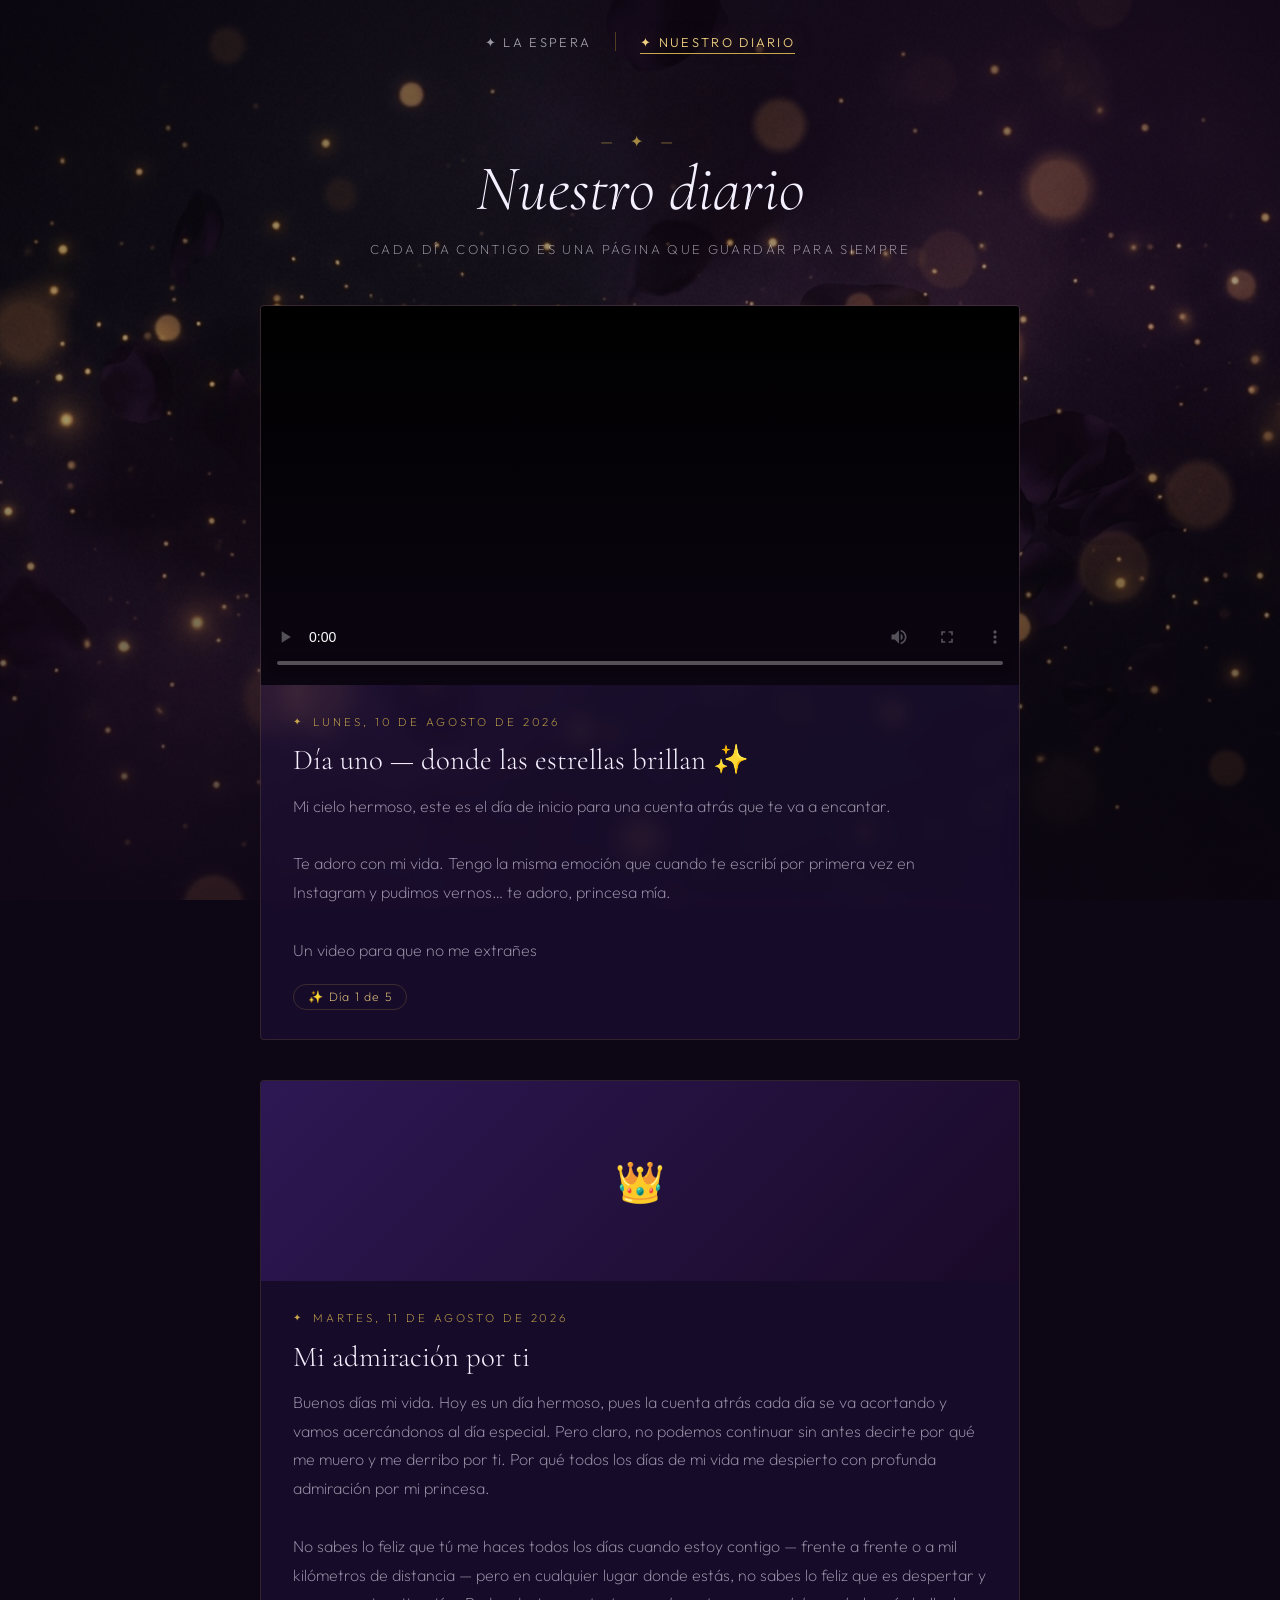
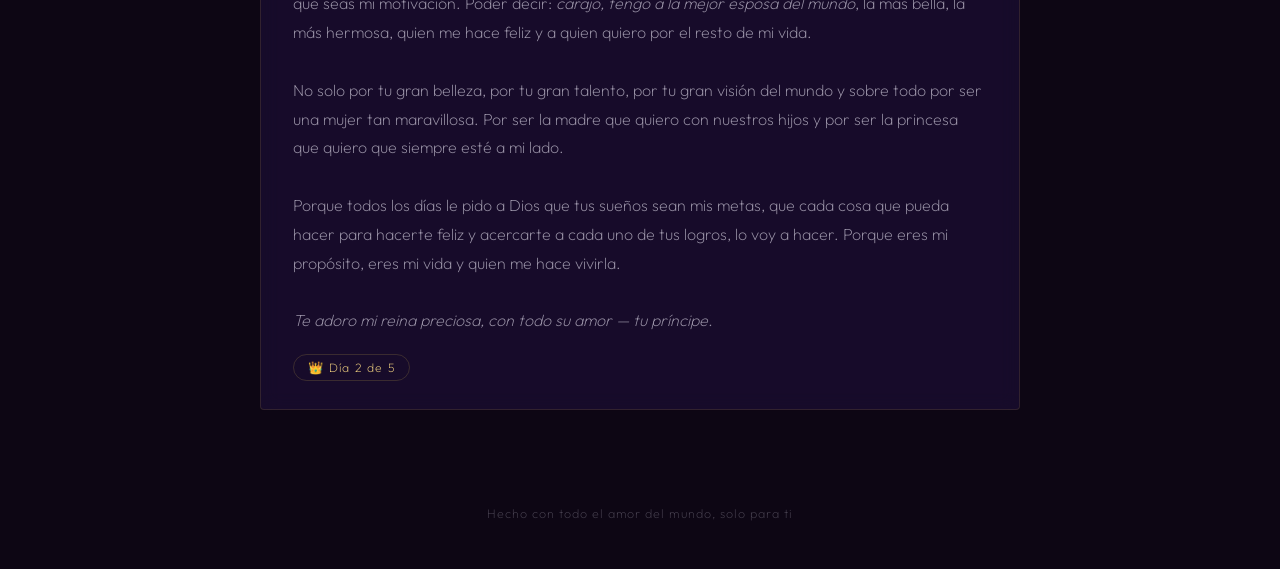
==== sorpresa/diario.html @ 7da4e430 "feat: agregar carta del dia 2 - Mi admiracion por ti" ====
<!DOCTYPE html>
<html lang="es">
<head>
  <meta charset="UTF-8" />
  <meta name="viewport" content="width=device-width, initial-scale=1.0" />
  <title>Nuestro diario ✦</title>
  <meta name="description" content="Día a día, contigo." />
  <link rel="preconnect" href="https://fonts.googleapis.com" />
  <link rel="preconnect" href="https://fonts.gstatic.com" crossorigin />
  <link href="https://fonts.googleapis.com/css2?family=Cormorant+Garamond:ital,wght@0,300;0,400;1,300;1,400&family=Outfit:wght@200;300;400&display=swap" rel="stylesheet" />
  <link rel="stylesheet" href="styles.css" />
</head>
<body>

  <canvas id="particles-canvas"></canvas>
  <div class="bg-overlay"></div>

  <main class="main-wrapper">

    <!-- Nav -->
    <nav class="top-nav" aria-label="Navegación principal">
      <a href="index.html" class="nav-link" id="nav-countdown">✦ La espera</a>
      <div class="nav-divider"></div>
      <a href="diario.html" class="nav-link active" id="nav-diary">✦ Nuestro diario</a>
    </nav>

    <!-- Header del diario -->
    <header class="diary-header">
      <div class="ornament">— ✦ —</div>
      <h1 class="diary-title">Nuestro diario</h1>
      <p class="diary-subtitle">Cada día contigo es una página que guardar para siempre</p>
    </header>

    <!-- ====================================================
         ENTRADAS DEL DIARIO
         ====================================================
         Para añadir una entrada nueva:
         1. Copia el bloque <article class="diary-entry">...</article>
         2. Cambia la fecha, el título, el texto y la imagen.
         3. Para añadir fotos: pon las imágenes en la carpeta
            assets/ y referéncialas con src="assets/tu-foto.jpg"

         Las entradas más recientes van ARRIBA (primera del listado).
         ==================================================== -->
    <section class="diary-feed" aria-label="Entradas del diario">

      <!-- ════════════════════════════════════
           ENTRADA 1 — Lunes 10 de agosto
           ════════════════════════════════════ -->
      <article class="diary-entry" id="entry-2026-08-10" aria-label="Entrada 10 de agosto">

        <!-- VIDEO DEL DÍA 1 -->
        <div class="diary-entry-video-wrap">
          <video
            id="video-dia1"
            class="diary-entry-video"
            controls
            playsinline
            preload="metadata"
            poster="assets/poster-dia1.jpg"
          >
            <source src="assets/video-dia1.mp4" type="video/mp4" />
            <source src="assets/video-dia1.MOV" type="video/quicktime" />
            Tu navegador no soporta vídeo HTML5.
          </video>
        </div>

        <div class="diary-entry-body">
          <div class="diary-entry-date">Lunes, 10 de agosto de 2026</div>

          <h2 class="diary-entry-title">Día uno — donde las estrellas brillan ✨</h2>

          <p class="diary-entry-text">
            Mi cielo hermoso, este es el día de inicio para una cuenta atrás que te va a encantar.<br/><br/>
            Te adoro con mi vida. Tengo la misma emoción que cuando te escribí por primera vez en Instagram
            y pudimos vernos… te adoro, princesa mía.<br/><br/>
            Un video para que no me extrañes
          </p>

          <span class="diary-entry-tag">✨ Día 1 de 5</span>
        </div>
      </article>


      <!-- ════════════════════════════════════
           ENTRADA 2 — Martes 11 de agosto
           ════════════════════════════════════ -->
      <article class="diary-entry" id="entry-2026-08-11">

        <!-- Puedes cambiar esto por un video o foto:
             <video class="diary-entry-video" controls playsinline src="assets/video-dia2.MOV"></video>
             <img src="assets/foto-11ago.jpg" alt="Martes 11 de agosto" class="diary-entry-img" loading="lazy" />
        -->
        <div class="diary-entry-img-placeholder" role="img" aria-label="Día 2">
          👑
        </div>

        <div class="diary-entry-body">
          <div class="diary-entry-date">Martes, 11 de agosto de 2026</div>

          <h2 class="diary-entry-title">Mi admiración por ti</h2>

          <p class="diary-entry-text">
            Buenos días mi vida. Hoy es un día hermoso, pues la cuenta atrás cada día se va acortando
            y vamos acercándonos al día especial. Pero claro, no podemos continuar sin antes decirte
            por qué me muero y me derribo por ti. Por qué todos los días de mi vida me despierto
            con profunda admiración por mi princesa.<br/><br/>

            No sabes lo feliz que tú me haces todos los días cuando estoy contigo — frente a frente
            o a mil kilómetros de distancia — pero en cualquier lugar donde estás, no sabes lo feliz
            que es despertar y que seas mi motivación. Poder decir: <em>carajo, tengo a la mejor
            esposa del mundo</em>, la más bella, la más hermosa, quien me hace feliz y a quien quiero
            por el resto de mi vida.<br/><br/>

            No solo por tu gran belleza, por tu gran talento, por tu gran visión del mundo y sobre todo
            por ser una mujer tan maravillosa. Por ser la madre que quiero con nuestros hijos y por ser
            la princesa que quiero que siempre esté a mi lado.<br/><br/>

            Porque todos los días le pido a Dios que tus sueños sean mis metas, que cada cosa que pueda
            hacer para hacerte feliz y acercarte a cada uno de tus logros, lo voy a hacer. Porque eres
            mi propósito, eres mi vida y quien me hace vivirla.<br/><br/>

            <em>Te adoro mi reina preciosa, con todo su amor — tu príncipe.</em>
          </p>

          <span class="diary-entry-tag">👑 Día 2 de 5</span>
        </div>
      </article>




      <!-- ════════════════════════════════════
           ENTRADA 3 — Miércoles 12 de agosto
           ════════════════════════════════════ -->
      <!--
      <article class="diary-entry" id="entry-2026-08-12">
        <img src="assets/foto-12ago.jpg" alt="Miércoles 12 de agosto" class="diary-entry-img" loading="lazy" />
        <div class="diary-entry-body">
          <div class="diary-entry-date">Miércoles, 12 de agosto de 2026</div>
          <h2 class="diary-entry-title">Tercer día</h2>
          <p class="diary-entry-text">
            ✏️  Tu mensaje aquí...
          </p>
          <span class="diary-entry-tag">🖤 Día 3 de 4</span>
        </div>
      </article>
      -->


      <!-- ════════════════════════════════════
           ENTRADA 4 — Jueves 13 de agosto
           ════════════════════════════════════ -->
      <!--
      <article class="diary-entry" id="entry-2026-08-13">
        <img src="assets/foto-13ago.jpg" alt="Jueves 13 de agosto" class="diary-entry-img" loading="lazy" />
        <div class="diary-entry-body">
          <div class="diary-entry-date">Jueves, 13 de agosto de 2026</div>
          <h2 class="diary-entry-title">Mañana es el día...</h2>
          <p class="diary-entry-text">
            ✏️  Tu mensaje aquí...
          </p>
          <span class="diary-entry-tag">✨ Mañana lo es todo</span>
        </div>
      </article>
      -->


      <!-- ════════════════════════════════════
           ENTRADA ESPECIAL — Sábado 14
           ════════════════════════════════════ -->
      <!--
      <article class="diary-entry" id="entry-2026-08-15" style="border-color: rgba(201,168,76,0.5);">
        <img src="assets/foto-15ago.jpg" alt="El gran día" class="diary-entry-img" loading="lazy" />
        <div class="diary-entry-body">
          <div class="diary-entry-date">Sábado, 15 de agosto de 2026</div>
          <h2 class="diary-entry-title">🎉 ¡Hoy es el día!</h2>
          <p class="diary-entry-text">
            ✏️  Tu mensaje especial aquí...
          </p>
          <span class="diary-entry-tag">✦ El día más especial</span>
        </div>
      </article>
      -->

    </section>

    <footer class="footer" role="contentinfo">
      <p class="footer-text">Hecho con todo el amor del mundo, solo para ti</p>
    </footer>

  </main>

  <script src="particles.js"></script>
</body>
</html>
---- sorpresa/styles.css ----
/* =====================================================
   SORPRESA — Estilos globales
   Dark romantic + golden particles aesthetic
   ===================================================== */

/* ---- Reset & Base ---- */
*, *::before, *::after { box-sizing: border-box; margin: 0; padding: 0; }

:root {
  --gold:        #c9a84c;
  --gold-light:  #f0d080;
  --gold-dim:    #7a5f28;
  --purple-deep: #0d0614;
  --purple-mid:  #1a0a28;
  --purple-soft: #2d1854;
  --white-soft:  #f5f0ff;
  --white-dim:   rgba(245, 240, 255, 0.6);
  --white-ghost: rgba(245, 240, 255, 0.25);

  --font-serif: 'Cormorant Garamond', serif;
  --font-sans:  'Outfit', sans-serif;

  --transition-smooth: 0.4s cubic-bezier(0.25, 0.46, 0.45, 0.94);
}

html { scroll-behavior: smooth; }

body {
  min-height: 100dvh;
  background-color: var(--purple-deep);
  color: var(--white-soft);
  font-family: var(--font-sans);
  font-weight: 200;
  overflow-x: hidden;
  position: relative;
}

/* ---- Canvas partículas ---- */
#particles-canvas {
  position: fixed;
  inset: 0;
  z-index: 0;
  pointer-events: none;
}

/* ---- Fondo imagen ---- */
.bg-overlay {
  position: fixed;
  inset: 0;
  z-index: 0;
  background:
    linear-gradient(to bottom,
      rgba(13, 6, 20, 0.55) 0%,
      rgba(13, 6, 20, 0.35) 40%,
      rgba(13, 6, 20, 0.75) 100%),
    url('assets/bg.jpg') center center / cover no-repeat;
  pointer-events: none;
}

/* ---- Wrapper principal ---- */
.main-wrapper {
  position: relative;
  z-index: 10;
  display: flex;
  flex-direction: column;
  align-items: center;
  min-height: 100dvh;
  padding: 0 1.5rem 3rem;
}

/* ===================== NAV ===================== */
.top-nav {
  display: flex;
  align-items: center;
  gap: 1.5rem;
  padding: 2rem 0 0;
  margin-bottom: 3rem;
}

.nav-link {
  font-family: var(--font-sans);
  font-weight: 300;
  font-size: 0.8rem;
  letter-spacing: 0.18em;
  text-transform: uppercase;
  color: var(--white-dim);
  text-decoration: none;
  transition: color var(--transition-smooth), text-shadow var(--transition-smooth);
  position: relative;
}

.nav-link::after {
  content: '';
  position: absolute;
  bottom: -4px;
  left: 0;
  width: 0;
  height: 1px;
  background: var(--gold);
  transition: width var(--transition-smooth);
}

.nav-link:hover,
.nav-link.active {
  color: var(--gold-light);
  text-shadow: 0 0 20px rgba(201, 168, 76, 0.5);
}

.nav-link:hover::after,
.nav-link.active::after { width: 100%; }

.nav-divider {
  width: 1px;
  height: 1.2rem;
  background: var(--gold-dim);
  opacity: 0.6;
}

/* ===================== COUNTDOWN SECTION ===================== */
.countdown-section {
  flex: 1;
  display: flex;
  flex-direction: column;
  align-items: center;
  justify-content: center;
  text-align: center;
  gap: 2rem;
  padding: 1rem 0;
  animation: fadeInUp 1.2s ease-out both;
}

@keyframes fadeInUp {
  from { opacity: 0; transform: translateY(32px); }
  to   { opacity: 1; transform: translateY(0); }
}

/* Ornamento decorativo */
.ornament {
  font-size: 1rem;
  color: var(--gold);
  letter-spacing: 0.4em;
  opacity: 0.8;
  animation: pulse-glow 4s ease-in-out infinite;
}

@keyframes pulse-glow {
  0%, 100% { text-shadow: 0 0 10px rgba(201,168,76,0.3); opacity: 0.8; }
  50%       { text-shadow: 0 0 30px rgba(201,168,76,0.8); opacity: 1; }
}

/* Título principal */
.main-title {
  font-family: var(--font-serif);
  font-weight: 300;
  font-style: italic;
}

.title-pretext {
  display: block;
  font-size: clamp(1.4rem, 4vw, 2.2rem);
  color: var(--white-dim);
  letter-spacing: 0.05em;
}

/* ---- Grid del contador ---- */
.countdown-grid {
  display: flex;
  align-items: center;
  gap: 0.5rem;
  flex-wrap: wrap;
  justify-content: center;
}

.time-unit {
  display: flex;
  flex-direction: column;
  align-items: center;
  gap: 0.4rem;
  min-width: 100px;
}

.time-number {
  font-family: var(--font-serif);
  font-size: clamp(3.5rem, 12vw, 7rem);
  font-weight: 300;
  line-height: 1;
  color: var(--gold-light);
  text-shadow:
    0 0 30px rgba(201, 168, 76, 0.6),
    0 0 60px rgba(201, 168, 76, 0.25);
  transition: transform 0.15s ease, text-shadow 0.3s ease;
  display: block;
}

.time-unit:hover .time-number {
  transform: scale(1.04);
  text-shadow:
    0 0 40px rgba(201, 168, 76, 0.9),
    0 0 80px rgba(201, 168, 76, 0.5);
}

/* Animación de cambio de número */
.time-number.flip {
  animation: flip-number 0.35s ease-out;
}

@keyframes flip-number {
  0%   { transform: translateY(-8px); opacity: 0.5; }
  100% { transform: translateY(0);    opacity: 1; }
}

.time-label {
  font-size: 0.72rem;
  letter-spacing: 0.22em;
  text-transform: uppercase;
  color: var(--white-dim);
  font-weight: 300;
}

.time-separator {
  font-family: var(--font-serif);
  font-size: clamp(2.5rem, 8vw, 5rem);
  color: var(--gold-dim);
  line-height: 1;
  margin-bottom: 1.6rem;
  opacity: 0.6;
  animation: blink-sep 2s ease-in-out infinite;
}

@keyframes blink-sep {
  0%, 100% { opacity: 0.6; }
  50%       { opacity: 0.2; }
}

/* Subtítulo */
.subtitle {
  font-family: var(--font-serif);
  font-style: italic;
  font-size: clamp(1rem, 3vw, 1.35rem);
  color: var(--white-dim);
  max-width: 460px;
  line-height: 1.7;
}

/* Fecha destino */
.target-date {
  display: flex;
  align-items: center;
  gap: 1rem;
  padding: 1rem 2.5rem;
  border: 1px solid rgba(201, 168, 76, 0.2);
  border-radius: 2px;
  background: rgba(201, 168, 76, 0.04);
  backdrop-filter: blur(8px);
  animation: border-glow 5s ease-in-out infinite;
}

@keyframes border-glow {
  0%, 100% { border-color: rgba(201,168,76,0.2); box-shadow: none; }
  50%       { border-color: rgba(201,168,76,0.5); box-shadow: 0 0 30px rgba(201,168,76,0.15); }
}

.date-label {
  font-family: var(--font-sans);
  font-size: 0.75rem;
  letter-spacing: 0.25em;
  text-transform: uppercase;
  color: var(--white-dim);
  font-weight: 300;
}

.date-number {
  font-family: var(--font-serif);
  font-size: 2.4rem;
  font-weight: 300;
  color: var(--gold);
  text-shadow: 0 0 20px rgba(201, 168, 76, 0.5);
  line-height: 1;
}

/* ---- CTA button ---- */
.cta-btn {
  display: inline-flex;
  align-items: center;
  gap: 0.8rem;
  padding: 0.9rem 2.4rem;
  border: 1px solid var(--gold-dim);
  border-radius: 2px;
  color: var(--gold-light);
  text-decoration: none;
  font-size: 0.8rem;
  letter-spacing: 0.2em;
  text-transform: uppercase;
  font-weight: 300;
  background: transparent;
  transition: all var(--transition-smooth);
  position: relative;
  overflow: hidden;
}

.cta-btn::before {
  content: '';
  position: absolute;
  inset: 0;
  background: linear-gradient(135deg, rgba(201,168,76,0.15), transparent);
  opacity: 0;
  transition: opacity var(--transition-smooth);
}

.cta-btn:hover {
  border-color: var(--gold);
  box-shadow: 0 0 30px rgba(201, 168, 76, 0.25), inset 0 0 20px rgba(201, 168, 76, 0.05);
  transform: translateY(-2px);
}

.cta-btn:hover::before { opacity: 1; }

.cta-arrow {
  transition: transform var(--transition-smooth);
}

.cta-btn:hover .cta-arrow { transform: translateX(4px); }

/* ---- Mensaje de llegada ---- */
.arrived-message {
  display: flex;
  flex-direction: column;
  align-items: center;
  gap: 1rem;
  padding: 2rem 3rem;
  border: 1px solid var(--gold);
  background: rgba(201, 168, 76, 0.08);
  backdrop-filter: blur(12px);
  animation: arrived-in 1s ease-out both;
}

@keyframes arrived-in {
  from { opacity: 0; transform: scale(0.9); }
  to   { opacity: 1; transform: scale(1); }
}

.arrived-ornament { font-size: 1.5rem; color: var(--gold); }

.arrived-text {
  font-family: var(--font-serif);
  font-style: italic;
  font-size: 1.6rem;
  color: var(--white-soft);
  line-height: 1.6;
  text-align: center;
}

.hidden { display: none !important; }

/* ===================== FOOTER ===================== */
.footer {
  padding-top: 2rem;
  text-align: center;
}

.footer-text {
  font-size: 0.78rem;
  color: var(--white-ghost);
  letter-spacing: 0.08em;
}

/* ===================== DIARY PAGE ===================== */
.diary-header {
  text-align: center;
  padding: 2rem 0 3rem;
  animation: fadeInUp 0.9s ease-out both;
}

.diary-title {
  font-family: var(--font-serif);
  font-weight: 300;
  font-style: italic;
  font-size: clamp(2.2rem, 6vw, 4rem);
  color: var(--white-soft);
  line-height: 1.2;
  margin-bottom: 0.8rem;
}

.diary-subtitle {
  font-size: 0.82rem;
  color: var(--white-dim);
  letter-spacing: 0.18em;
  text-transform: uppercase;
}

/* Feed de entradas */
.diary-feed {
  width: 100%;
  max-width: 760px;
  display: flex;
  flex-direction: column;
  gap: 2.5rem;
  padding-bottom: 4rem;
}

.diary-entry {
  background: rgba(45, 24, 84, 0.35);
  border: 1px solid rgba(201, 168, 76, 0.15);
  border-radius: 4px;
  overflow: hidden;
  backdrop-filter: blur(10px);
  transition: border-color var(--transition-smooth), box-shadow var(--transition-smooth), transform var(--transition-smooth);
  animation: fadeInUp 0.8s ease-out both;
}

.diary-entry:hover {
  border-color: rgba(201, 168, 76, 0.4);
  box-shadow: 0 8px 40px rgba(0,0,0,0.4), 0 0 30px rgba(201,168,76,0.08);
  transform: translateY(-3px);
}

.diary-entry-img {
  width: 100%;
  max-height: 480px;
  object-fit: cover;
  display: block;
  background: var(--purple-soft);
}

/* placeholder cuando no hay imagen */
.diary-entry-img-placeholder {
  width: 100%;
  height: 200px;
  background: linear-gradient(135deg, var(--purple-soft), var(--purple-mid));
  display: flex;
  align-items: center;
  justify-content: center;
  font-size: 2.5rem;
}

.diary-entry-body {
  padding: 1.8rem 2rem;
}

.diary-entry-date {
  font-size: 0.72rem;
  letter-spacing: 0.25em;
  text-transform: uppercase;
  color: var(--gold);
  margin-bottom: 0.8rem;
  display: flex;
  align-items: center;
  gap: 0.6rem;
}

.diary-entry-date::before {
  content: '✦';
  font-size: 0.6rem;
}

.diary-entry-title {
  font-family: var(--font-serif);
  font-size: clamp(1.3rem, 3vw, 1.8rem);
  font-weight: 300;
  color: var(--white-soft);
  margin-bottom: 0.8rem;
  line-height: 1.3;
}

.diary-entry-text {
  font-size: 1rem;
  line-height: 1.8;
  color: var(--white-dim);
  font-weight: 200;
}

/* Galería de fotos en entrada */
.diary-entry-gallery {
  display: grid;
  grid-template-columns: repeat(auto-fill, minmax(200px, 1fr));
  gap: 4px;
}

.diary-entry-gallery img {
  width: 100%;
  height: 200px;
  object-fit: cover;
  display: block;
  transition: opacity var(--transition-smooth);
}

.diary-entry-gallery img:hover { opacity: 0.85; }

/* ---- Video en entrada del diario ---- */
.diary-entry-video-wrap {
  position: relative;
  width: 100%;
  background: #000;
  line-height: 0;
}

.diary-entry-video {
  width: 100%;
  max-height: 520px;
  object-fit: cover;
  display: block;
  outline: none;
}

/* Personalización sutil de controles en navegadores que lo permiten */
.diary-entry-video::-webkit-media-controls-panel {
  background: linear-gradient(to top, rgba(13,6,20,0.85), transparent);
}


/* Emoji tag */
.diary-entry-tag {
  display: inline-flex;
  align-items: center;
  gap: 0.4rem;
  margin-top: 1.2rem;
  padding: 0.3rem 0.9rem;
  border: 1px solid rgba(201, 168, 76, 0.2);
  border-radius: 100px;
  font-size: 0.76rem;
  color: var(--gold-light);
  letter-spacing: 0.1em;
}

/* ===================== RESPONSIVE ===================== */
@media (max-width: 640px) {
  .countdown-grid { gap: 0.25rem; }
  .time-unit { min-width: 72px; }
  .time-separator { font-size: 2.2rem; margin-bottom: 1.4rem; }
  .target-date { gap: 0.6rem; padding: 0.8rem 1.5rem; flex-wrap: wrap; justify-content: center; }
  .diary-entry-body { padding: 1.2rem 1.2rem; }
  .diary-entry-gallery { grid-template-columns: 1fr 1fr; }
}
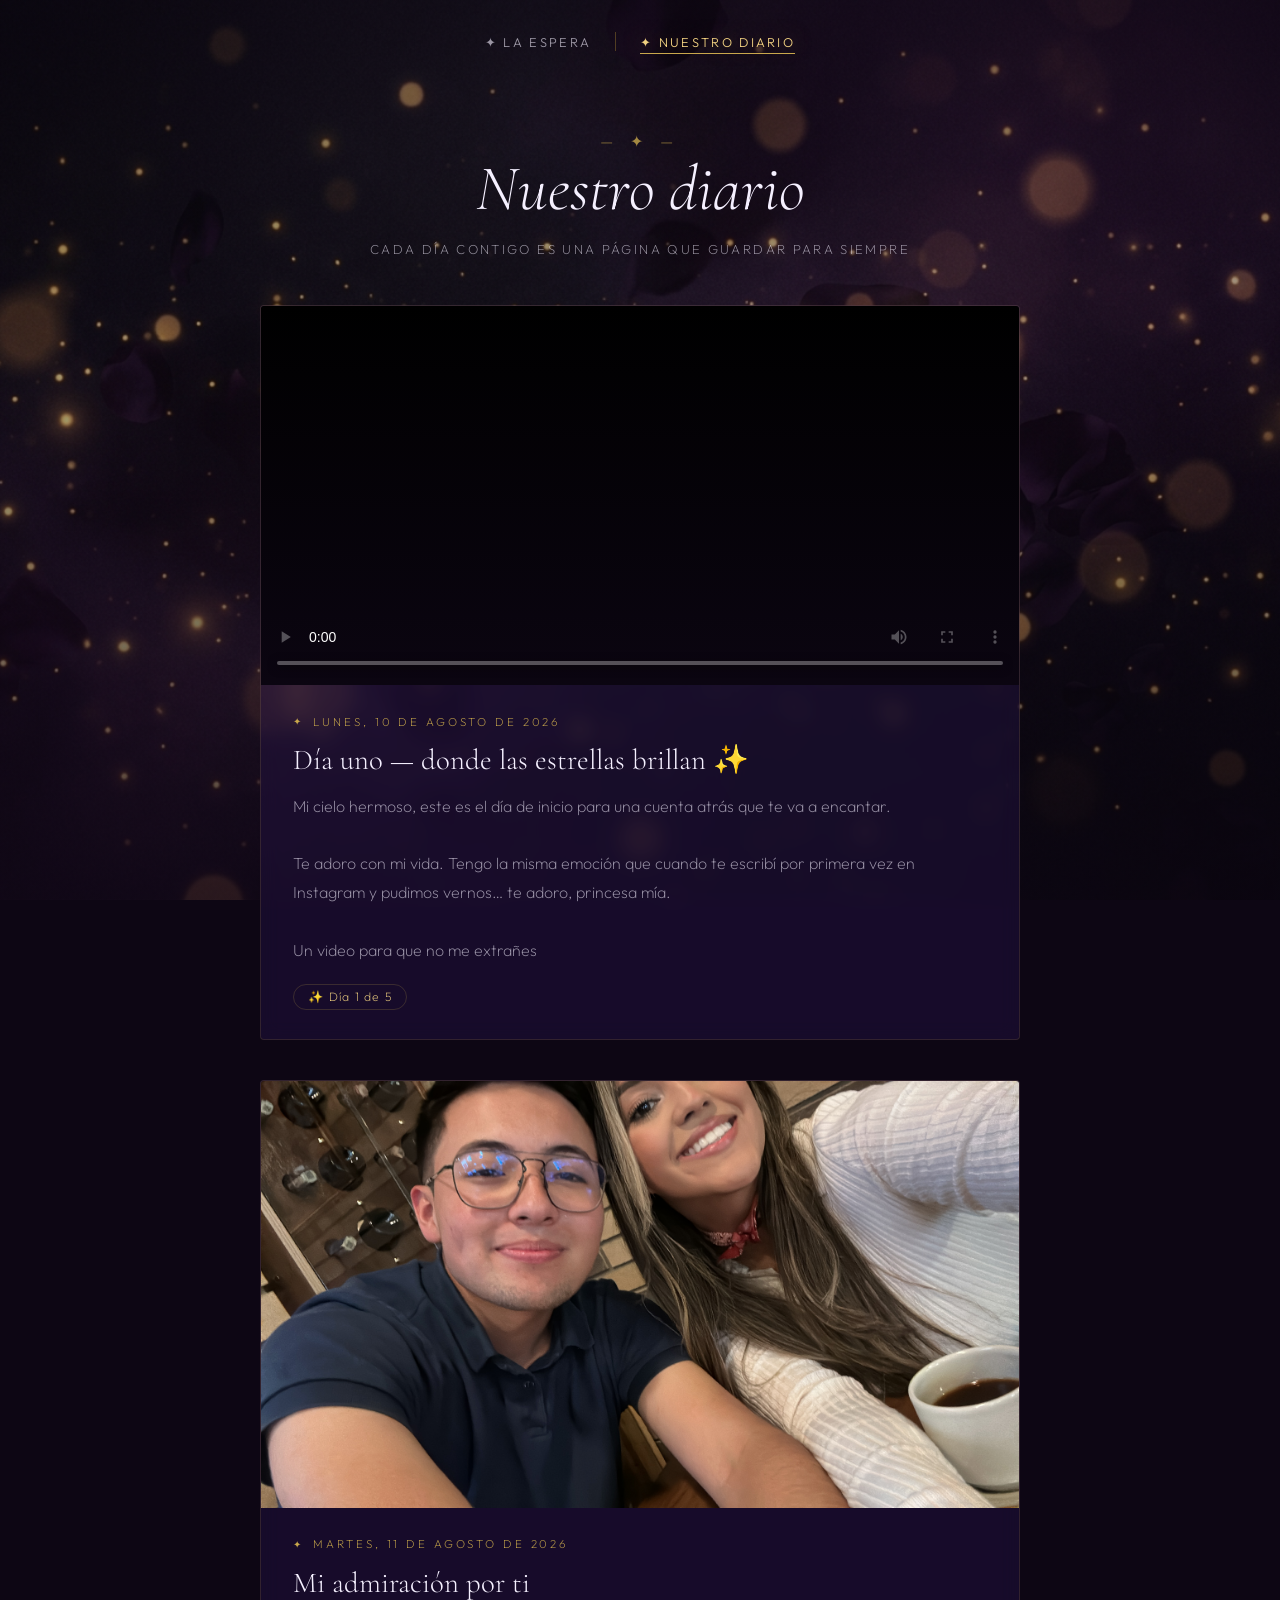
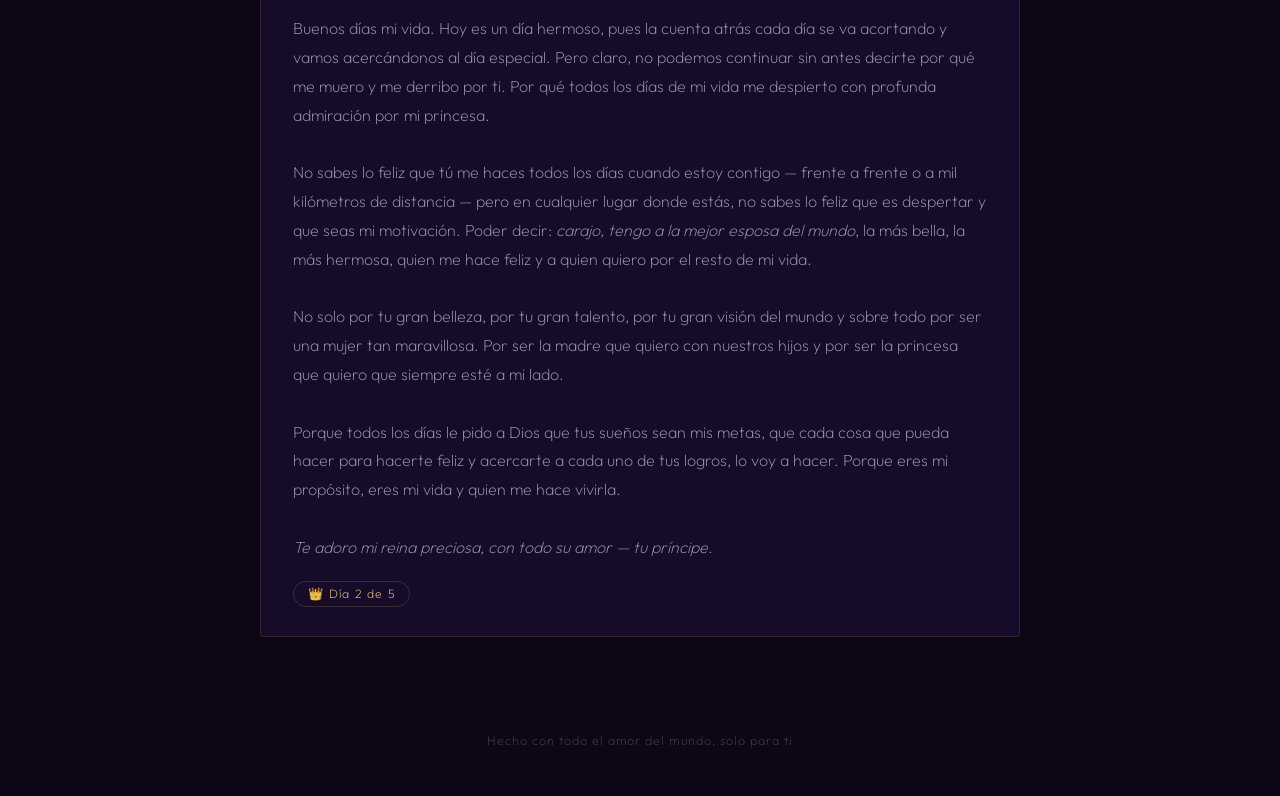
==== commit 595a9f0f: "feat: agregar foto portada dia 2" ====
--- a/sorpresa/diario.html
+++ b/sorpresa/diario.html
@@ -87,13 +87,7 @@
            ════════════════════════════════════ -->
       <article class="diary-entry" id="entry-2026-08-11">
 
-        <!-- Puedes cambiar esto por un video o foto:
-             <video class="diary-entry-video" controls playsinline src="assets/video-dia2.MOV"></video>
-             <img src="assets/foto-11ago.jpg" alt="Martes 11 de agosto" class="diary-entry-img" loading="lazy" />
-        -->
-        <div class="diary-entry-img-placeholder" role="img" aria-label="Día 2">
-          👑
-        </div>
+        <img src="assets/foto-dia2.jpg" alt="Martes 11 de agosto" class="diary-entry-img" loading="lazy" />
 
         <div class="diary-entry-body">
           <div class="diary-entry-date">Martes, 11 de agosto de 2026</div>
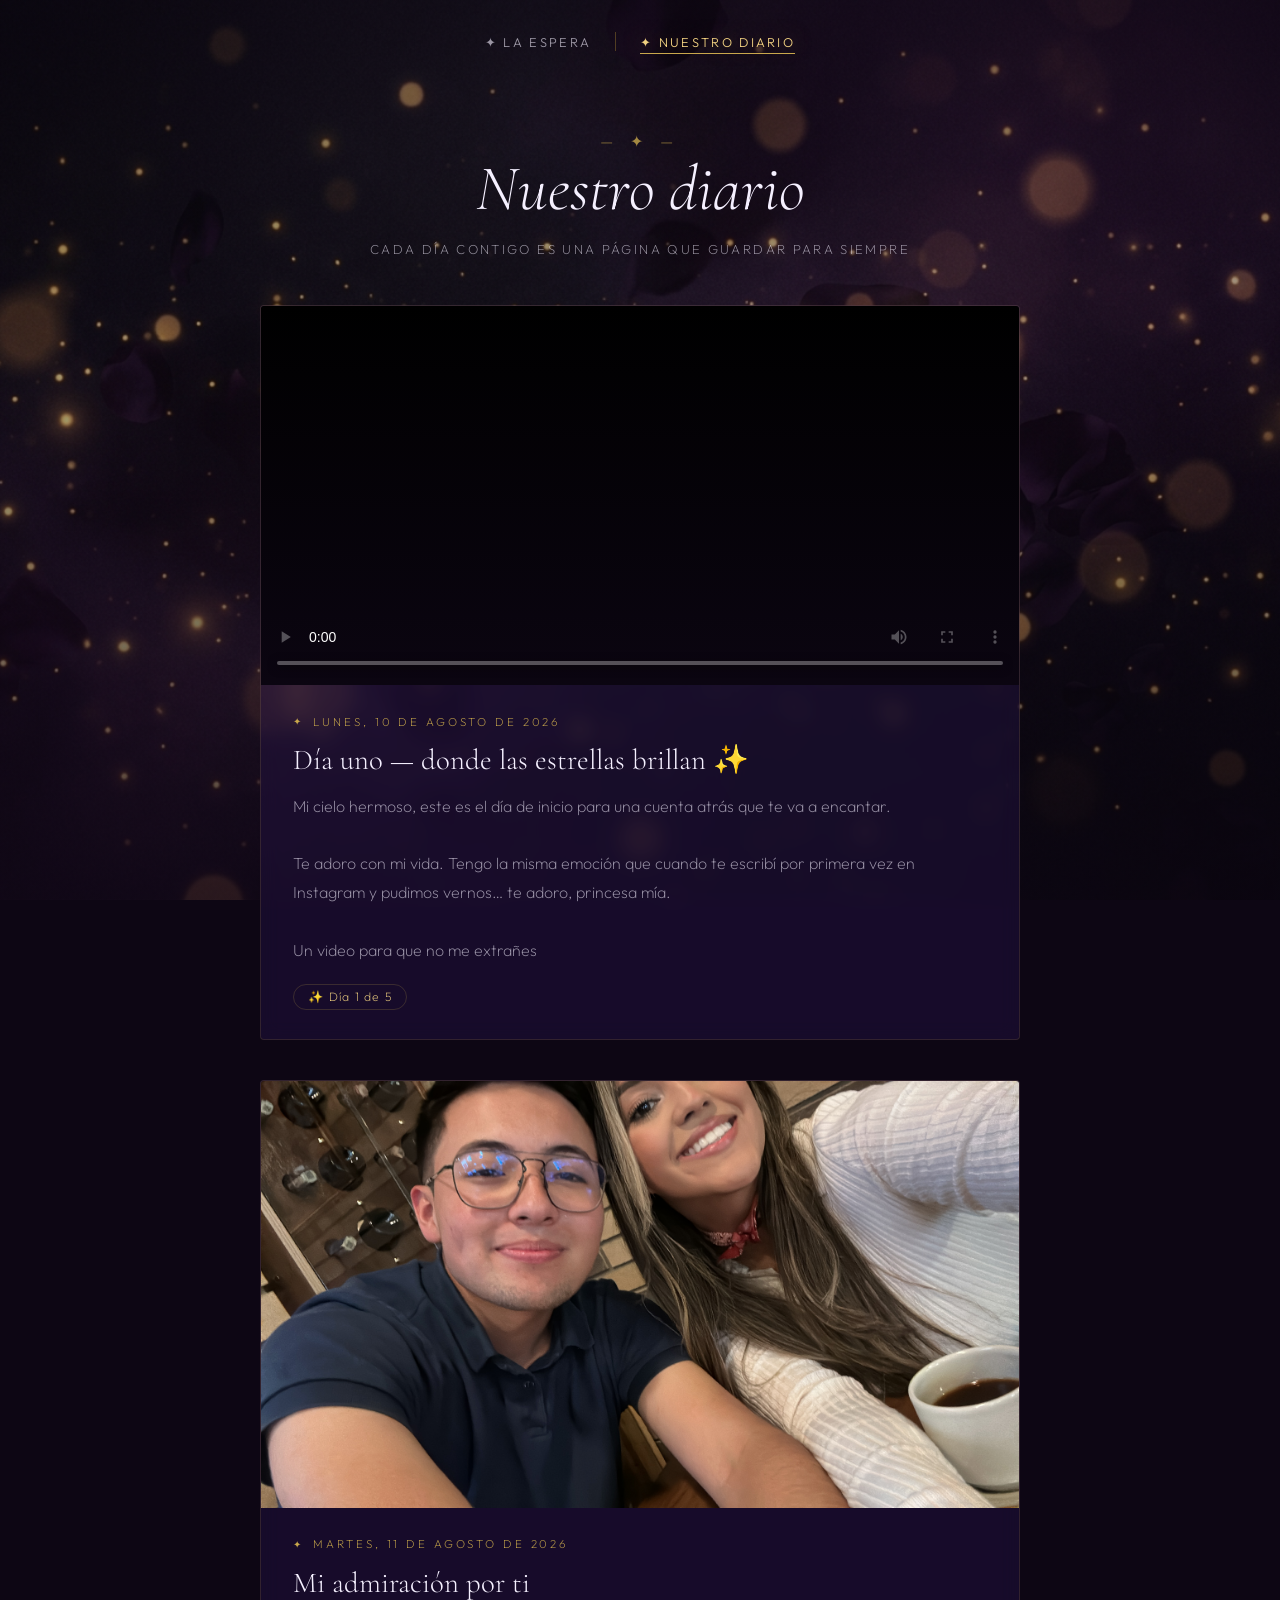
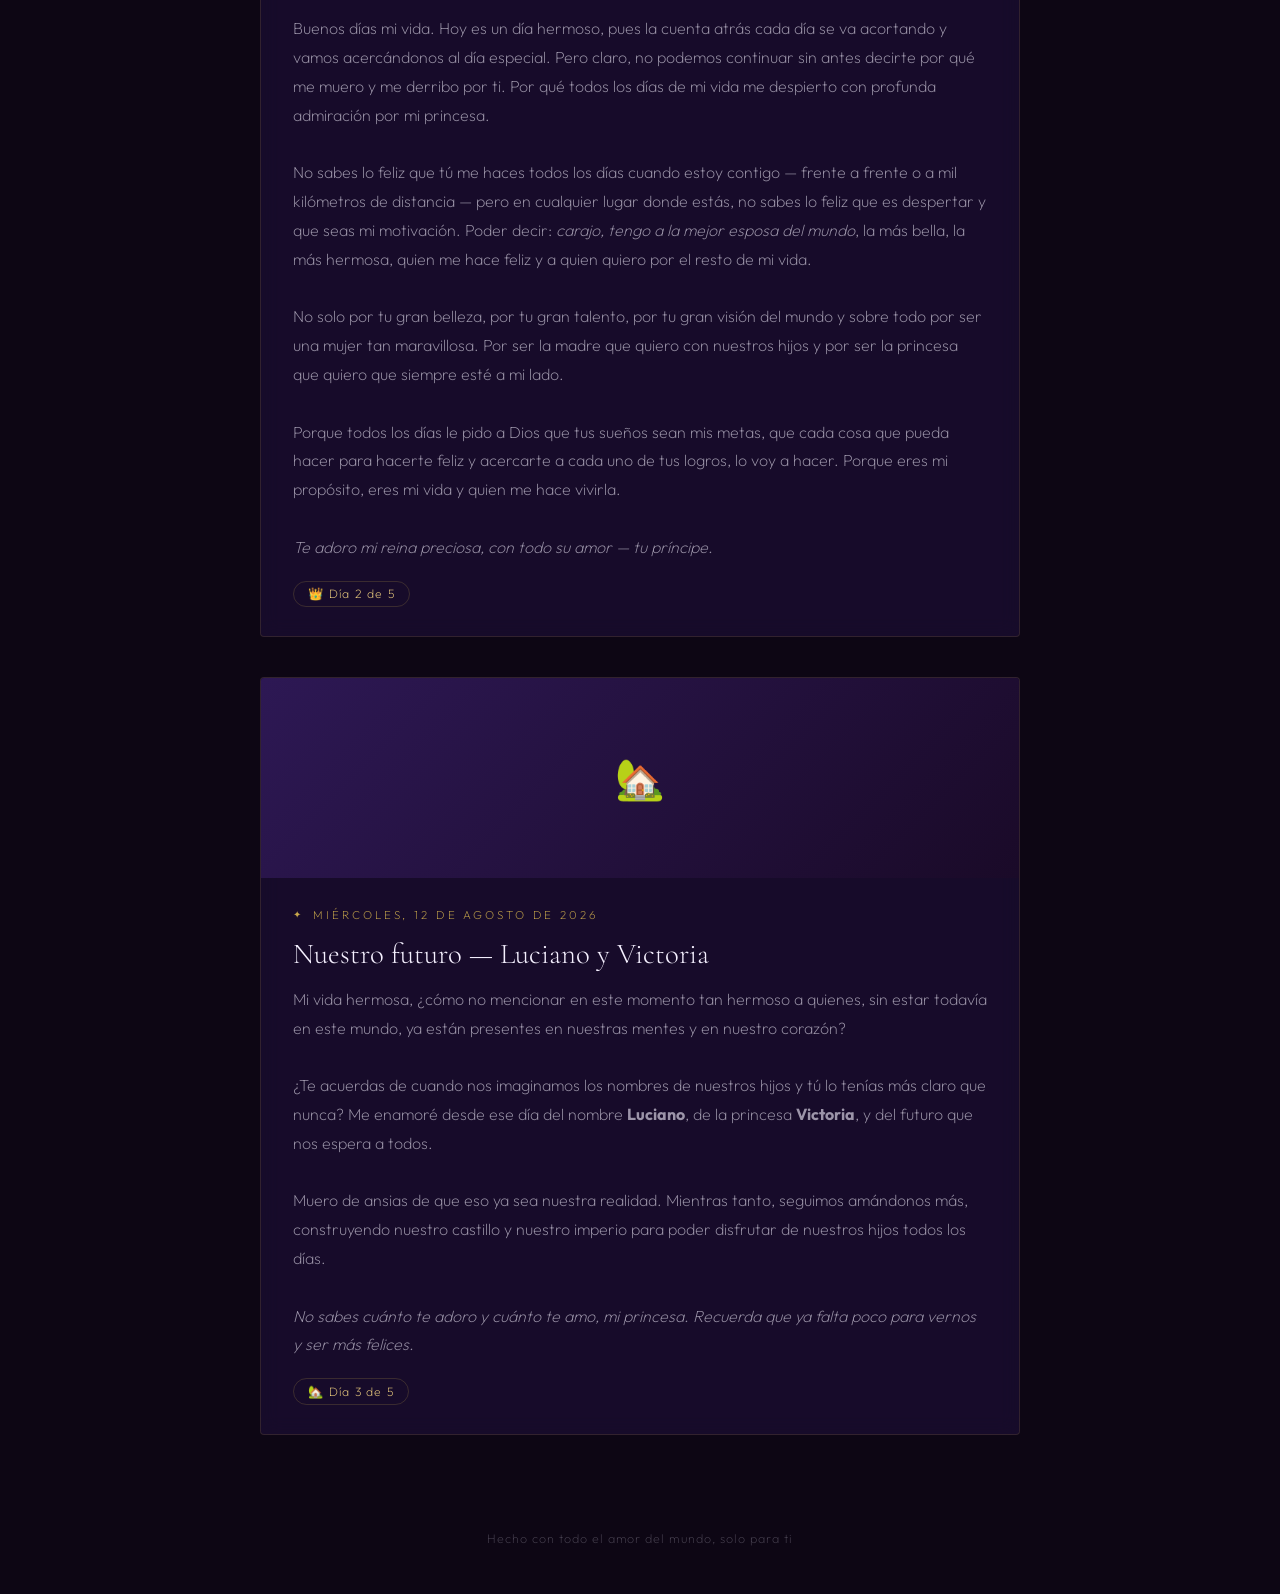
==== commit 656eeea1: "feat: dia 3 - Nuestro futuro, Luciano y Victoria" ====
--- a/sorpresa/diario.html
+++ b/sorpresa/diario.html
@@ -127,19 +127,41 @@
       <!-- ════════════════════════════════════
            ENTRADA 3 — Miércoles 12 de agosto
            ════════════════════════════════════ -->
-      <!--
       <article class="diary-entry" id="entry-2026-08-12">
-        <img src="assets/foto-12ago.jpg" alt="Miércoles 12 de agosto" class="diary-entry-img" loading="lazy" />
+
+        <!-- Puedes agregar foto: <img src="assets/foto-dia3.jpg" class="diary-entry-img" loading="lazy" /> -->
+        <div class="diary-entry-img-placeholder" role="img" aria-label="Día 3">
+          🏡
+        </div>
+
         <div class="diary-entry-body">
           <div class="diary-entry-date">Miércoles, 12 de agosto de 2026</div>
-          <h2 class="diary-entry-title">Tercer día</h2>
-          <p class="diary-entry-text">
-            ✏️  Tu mensaje aquí...
-          </p>
-          <span class="diary-entry-tag">🖤 Día 3 de 4</span>
-        </div>
-      </article>
-      -->
+
+          <h2 class="diary-entry-title">Nuestro futuro — Luciano y Victoria</h2>
+
+          <p class="diary-entry-text">
+            Mi vida hermosa, ¿cómo no mencionar en este momento tan hermoso a quienes,
+            sin estar todavía en este mundo, ya están presentes en nuestras mentes y en
+            nuestro corazón?<br/><br/>
+
+            ¿Te acuerdas de cuando nos imaginamos los nombres de nuestros hijos y tú lo
+            tenías más claro que nunca? Me enamoré desde ese día del nombre
+            <strong>Luciano</strong>, de la princesa <strong>Victoria</strong>,
+            y del futuro que nos espera a todos.<br/><br/>
+
+            Muero de ansias de que eso ya sea nuestra realidad. Mientras tanto,
+            seguimos amándonos más, construyendo nuestro castillo y nuestro imperio
+            para poder disfrutar de nuestros hijos todos los días.<br/><br/>
+
+            <em>No sabes cuánto te adoro y cuánto te amo, mi princesa.
+            Recuerda que ya falta poco para vernos y ser más felices.</em>
+          </p>
+
+          <span class="diary-entry-tag">🏡 Día 3 de 5</span>
+        </div>
+      </article>
+
+
 
 
       <!-- ════════════════════════════════════
@@ -186,5 +208,6 @@
   </main>
 
   <script src="particles.js"></script>
+  <script src="modal-cupon.js"></script>
 </body>
 </html>
--- a/sorpresa/styles.css
+++ b/sorpresa/styles.css
@@ -522,7 +522,282 @@
   letter-spacing: 0.1em;
 }
 
+/* ===================== TARRO DE NOTAS ===================== */
+
+.tarro-section {
+  width: 100%;
+  display: flex;
+  flex-direction: column;
+  align-items: center;
+  gap: 1rem;
+  padding: 3rem 1rem 2rem;
+  text-align: center;
+  animation: fadeInUp 1s ease-out both;
+}
+
+.tarro-heading {
+  font-family: var(--font-serif);
+  font-size: clamp(1.6rem, 4vw, 2.4rem);
+  font-weight: 300;
+  font-style: italic;
+  color: var(--white-soft);
+}
+
+.tarro-sub {
+  font-size: 0.85rem;
+  color: var(--white-dim);
+  letter-spacing: 0.08em;
+  margin-top: -0.4rem;
+}
+
+.tarro-wrapper {
+  position: relative;
+  display: flex;
+  flex-direction: column;
+  align-items: center;
+  gap: 0.6rem;
+  margin-top: 0.5rem;
+}
+
+/* ---- Botón / tarro ---- */
+.tarro-jar {
+  background: transparent;
+  border: none;
+  cursor: pointer;
+  padding: 0;
+  display: flex;
+  flex-direction: column;
+  align-items: center;
+  transition: transform 0.2s ease;
+}
+
+.tarro-jar:hover  { transform: scale(1.06); }
+.tarro-jar:active { transform: scale(0.97); }
+
+/* Shake al tocar */
+.tarro-jar.tarro-shake {
+  animation: jar-shake 0.5s cubic-bezier(0.36, 0.07, 0.19, 0.97) both;
+}
+
+@keyframes jar-shake {
+  10%, 90%  { transform: rotate(-2deg) scale(1.04); }
+  20%, 80%  { transform: rotate(3deg)  scale(1.06); }
+  30%, 50%, 70% { transform: rotate(-3deg) scale(1.05); }
+  40%, 60%  { transform: rotate(3deg)  scale(1.04); }
+  100%      { transform: rotate(0deg)  scale(1); }
+}
+
+/* ---- Piezas del tarro ---- */
+.jar-body {
+  display: flex;
+  flex-direction: column;
+  align-items: center;
+  filter: drop-shadow(0 8px 24px rgba(201,168,76,0.3));
+}
+
+.jar-lid {
+  width: 72px;
+  height: 14px;
+  background: linear-gradient(to bottom, #8b6914, #c9a84c);
+  border-radius: 6px 6px 2px 2px;
+  margin-bottom: -2px;
+  position: relative;
+  z-index: 2;
+}
+
+.jar-neck {
+  width: 54px;
+  height: 10px;
+  background: linear-gradient(to bottom,
+    rgba(201,168,76,0.15),
+    rgba(201,168,76,0.08));
+  border: 1px solid rgba(201,168,76,0.35);
+  border-bottom: none;
+  border-radius: 4px 4px 0 0;
+  position: relative;
+  z-index: 1;
+}
+
+.jar-glass {
+  width: 110px;
+  height: 130px;
+  background: linear-gradient(160deg,
+    rgba(201,168,76,0.12) 0%,
+    rgba(45,24,84,0.6) 50%,
+    rgba(201,168,76,0.08) 100%);
+  border: 1.5px solid rgba(201,168,76,0.4);
+  border-top: none;
+  border-radius: 8px 8px 18px 18px;
+  position: relative;
+  overflow: hidden;
+  display: flex;
+  flex-direction: column;
+  align-items: center;
+  justify-content: center;
+  gap: 0.2rem;
+}
+
+.jar-shine {
+  position: absolute;
+  top: 8px;
+  left: 12px;
+  width: 18px;
+  height: 60px;
+  background: linear-gradient(to bottom, rgba(255,255,255,0.15), transparent);
+  border-radius: 50%;
+  transform: rotate(-10deg);
+}
+
+/* Corazoncitos flotantes dentro del tarro */
+.jar-heart {
+  font-size: 1.4rem;
+  animation: heart-float 3s ease-in-out infinite;
+  opacity: 0.9;
+}
+
+.jar-heart.delay1 { animation-delay: 1s; font-size: 1.1rem; }
+.jar-heart.delay2 { animation-delay: 2s; font-size: 0.9rem; }
+
+@keyframes heart-float {
+  0%, 100% { transform: translateY(0) scale(1); opacity: 0.9; }
+  50%       { transform: translateY(-8px) scale(1.1); opacity: 1; }
+}
+
+/* ---- Hint y contador ---- */
+.tarro-hint {
+  font-size: 0.7rem;
+  color: var(--white-ghost);
+  letter-spacing: 0.15em;
+  animation: pulse-glow 3s ease-in-out infinite;
+}
+
+.tarro-counter {
+  font-size: 0.72rem;
+  color: var(--gold-dim);
+  letter-spacing: 0.1em;
+  min-height: 1.2em;
+}
+
+/* ====== TARJETA DE NOTA ====== */
+#nota-card {
+  position: relative;
+  width: 100%;
+  max-width: 380px;
+  margin-top: 1.2rem;
+  animation: nota-entra 0.5s cubic-bezier(0.34, 1.56, 0.64, 1) both;
+}
+
+@keyframes nota-entra {
+  from { opacity: 0; transform: translateY(-30px) rotate(-3deg) scale(0.85); }
+  to   { opacity: 1; transform: translateY(0) rotate(0deg) scale(1); }
+}
+
+#nota-card.nota-saliendo {
+  animation: nota-sale 0.35s ease-in forwards;
+}
+
+@keyframes nota-sale {
+  to { opacity: 0; transform: translateY(-20px) scale(0.9); }
+}
+
+.nota-inner {
+  position: relative;
+  background: linear-gradient(160deg, #fdfaf2, #f5edcc);
+  border-radius: 4px;
+  padding: 2rem 1.8rem 1.6rem;
+  box-shadow:
+    0 4px 6px rgba(0,0,0,0.3),
+    0 12px 40px rgba(0,0,0,0.5),
+    inset 0 0 0 1px rgba(201,168,76,0.2);
+  overflow: hidden;
+}
+
+/* Líneas del papel */
+.nota-lines {
+  position: absolute;
+  inset: 0;
+  background: repeating-linear-gradient(
+    to bottom,
+    transparent 0px,
+    transparent 27px,
+    rgba(201,168,76,0.15) 28px
+  );
+  pointer-events: none;
+}
+
+/* Línea roja izquierda estilo libreta */
+.nota-inner::before {
+  content: '';
+  position: absolute;
+  top: 0;
+  left: 2.6rem;
+  width: 1px;
+  height: 100%;
+  background: rgba(220, 80, 80, 0.25);
+}
+
+.nota-emoji {
+  font-size: 2.2rem;
+  margin-bottom: 0.8rem;
+  position: relative;
+  z-index: 1;
+}
+
+.nota-texto {
+  font-family: 'Outfit', sans-serif;
+  font-size: 0.97rem;
+  font-weight: 300;
+  line-height: 1.85;
+  color: #2a1a0a;
+  text-align: left;
+  position: relative;
+  z-index: 1;
+  margin-bottom: 1.4rem;
+}
+
+.nota-actions {
+  display: flex;
+  gap: 0.8rem;
+  justify-content: center;
+  position: relative;
+  z-index: 1;
+  flex-wrap: wrap;
+}
+
+.nota-btn-otra {
+  padding: 0.55rem 1.4rem;
+  background: linear-gradient(135deg, #c9a84c, #f0d080);
+  border: none;
+  border-radius: 4px;
+  color: #1a0a00;
+  font-size: 0.82rem;
+  font-weight: 400;
+  cursor: pointer;
+  transition: opacity 0.2s, transform 0.2s;
+  font-family: 'Outfit', sans-serif;
+}
+
+.nota-btn-otra:hover { opacity: 0.88; transform: translateY(-1px); }
+
+.nota-btn-cerrar {
+  padding: 0.55rem 1.2rem;
+  background: transparent;
+  border: 1px solid rgba(42, 26, 10, 0.25);
+  border-radius: 4px;
+  color: rgba(42, 26, 10, 0.6);
+  font-size: 0.8rem;
+  cursor: pointer;
+  transition: all 0.2s;
+  font-family: 'Outfit', sans-serif;
+}
+
+.nota-btn-cerrar:hover {
+  border-color: rgba(42,26,10,0.5);
+  color: rgba(42,26,10,0.9);
+}
+
 /* ===================== RESPONSIVE ===================== */
+
 @media (max-width: 640px) {
   .countdown-grid { gap: 0.25rem; }
   .time-unit { min-width: 72px; }
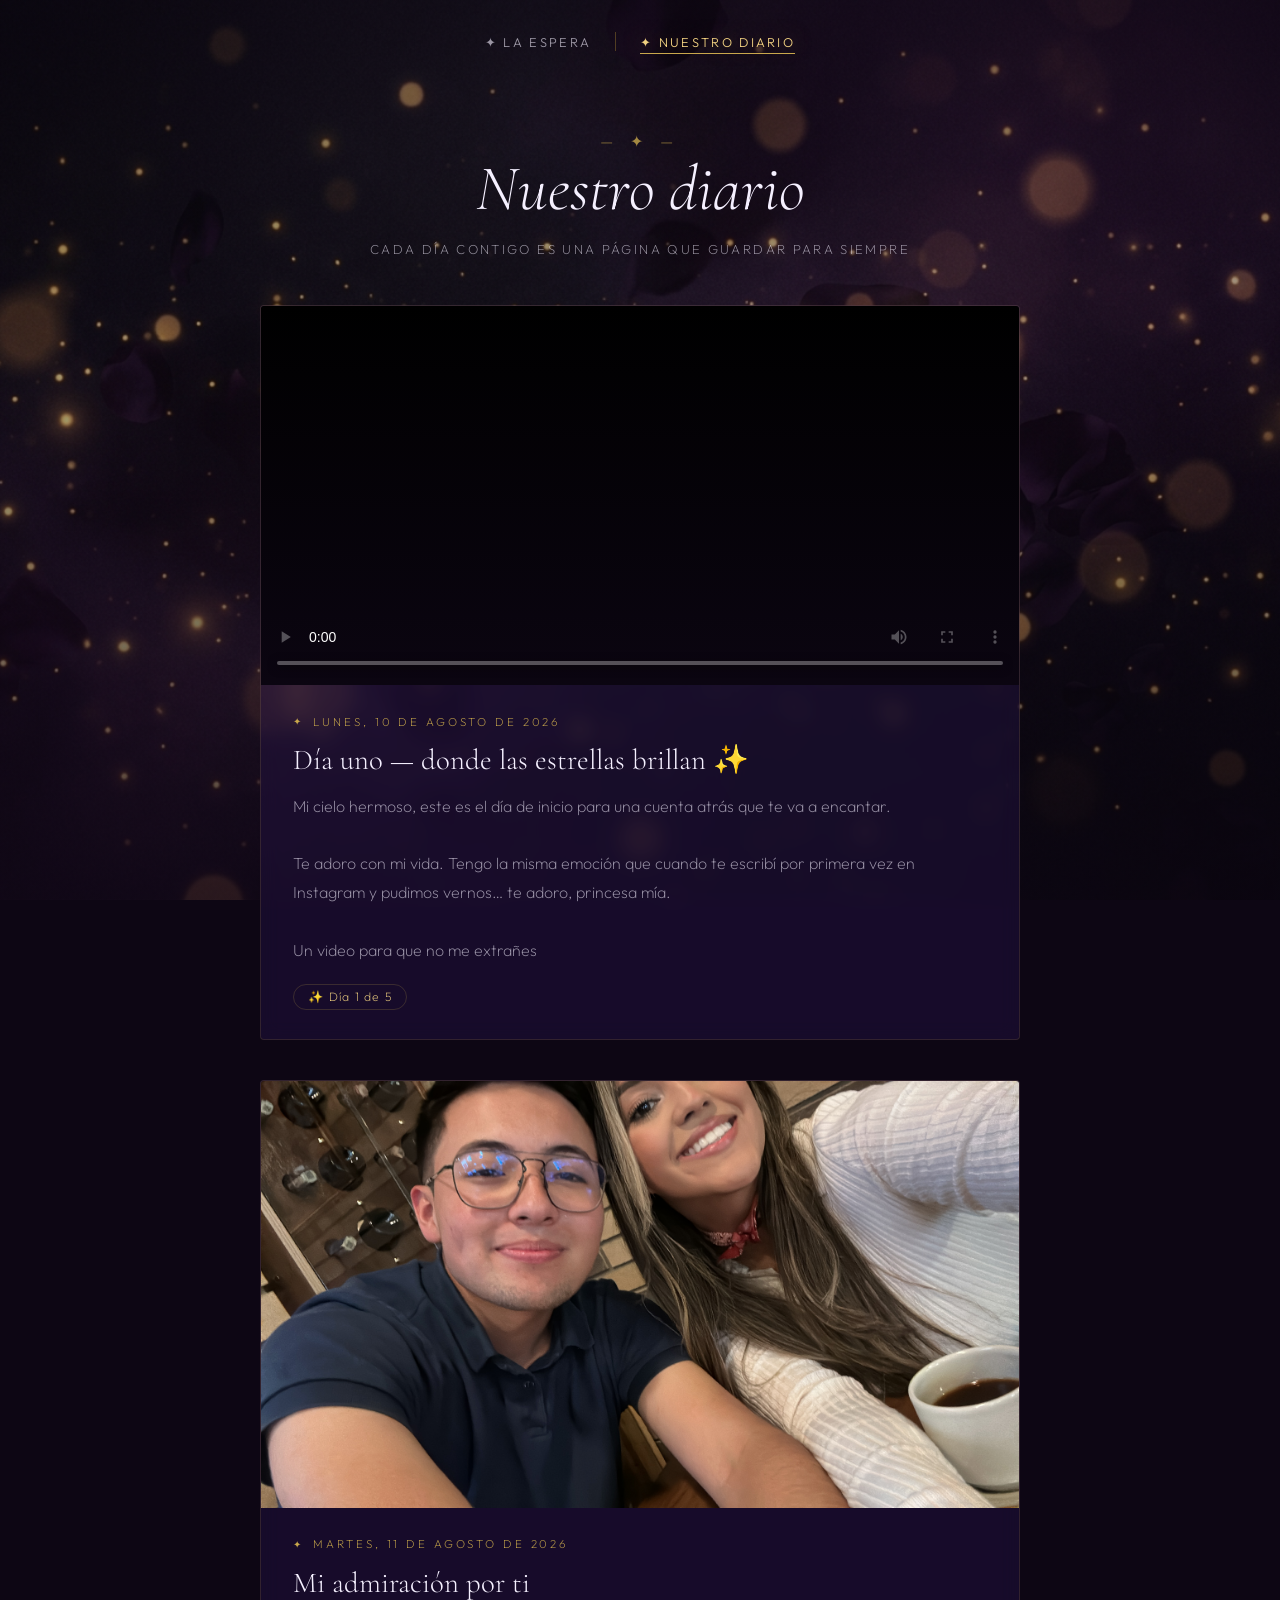
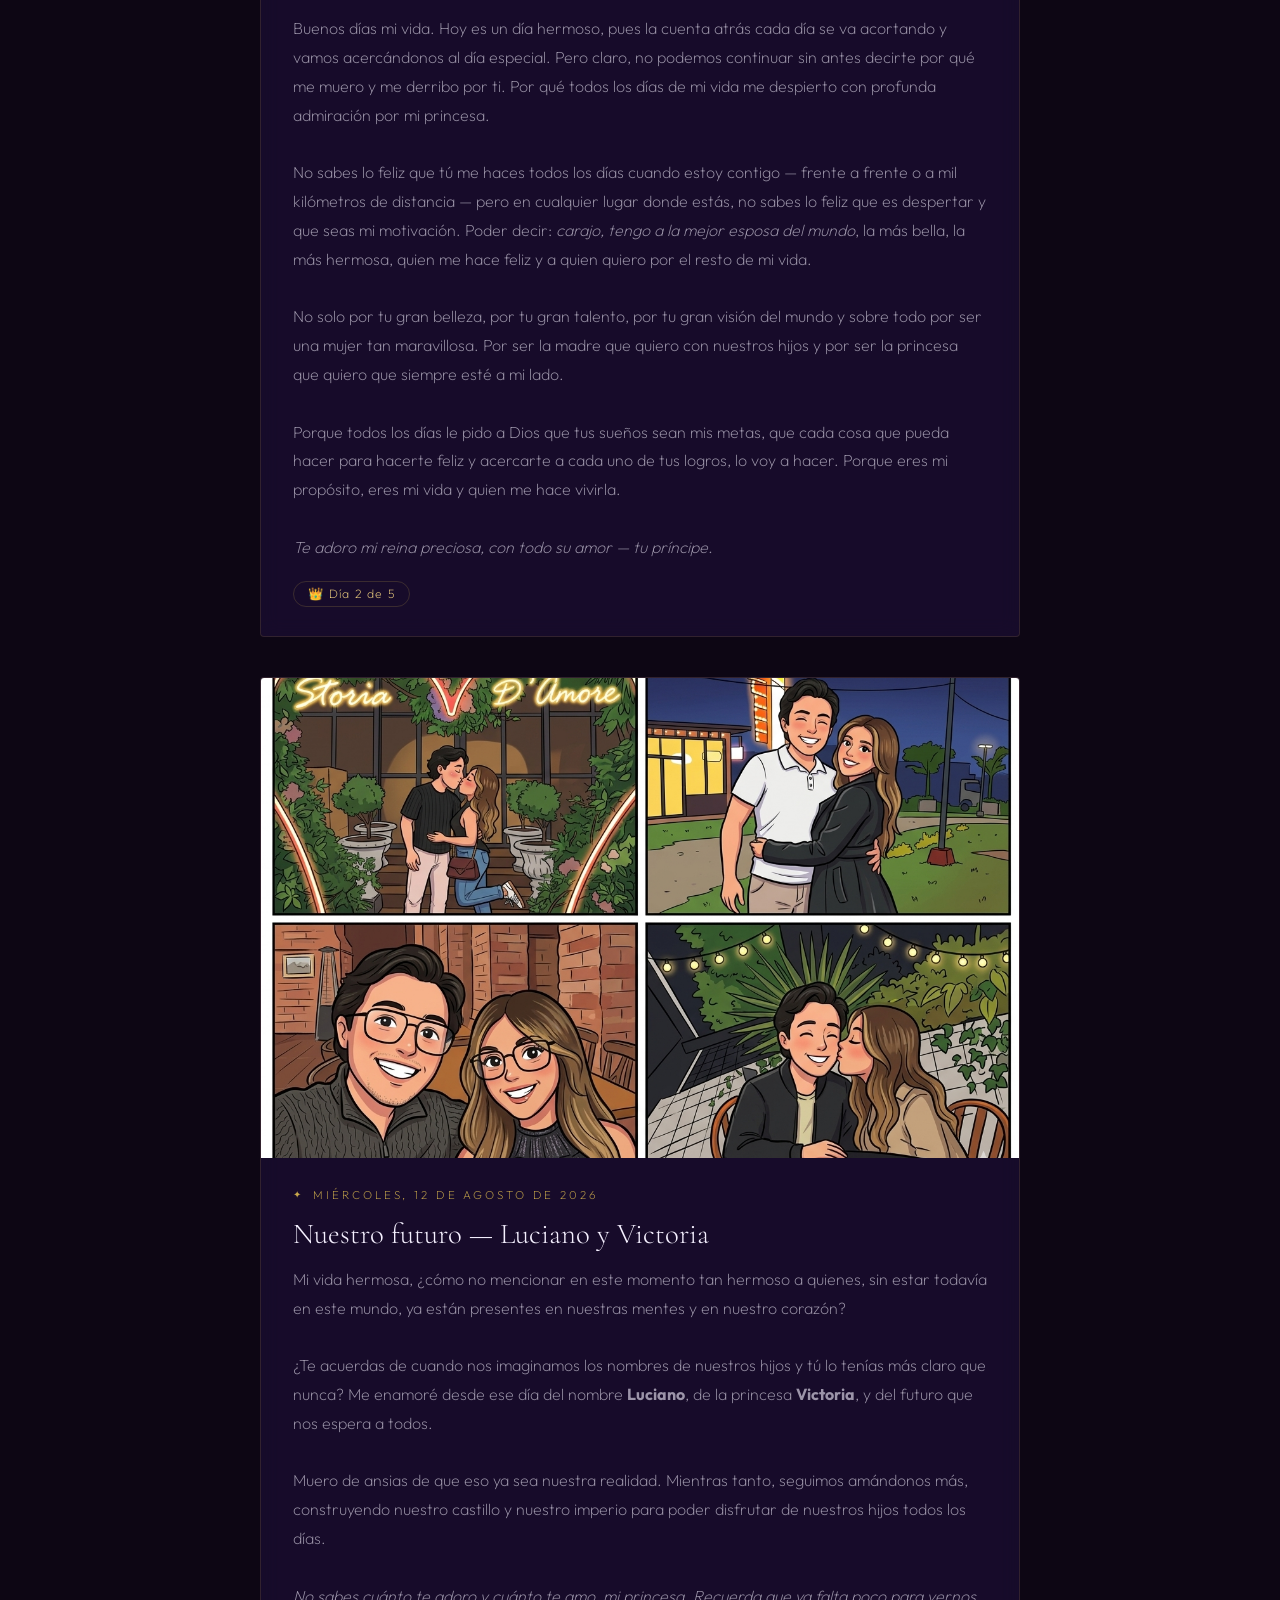
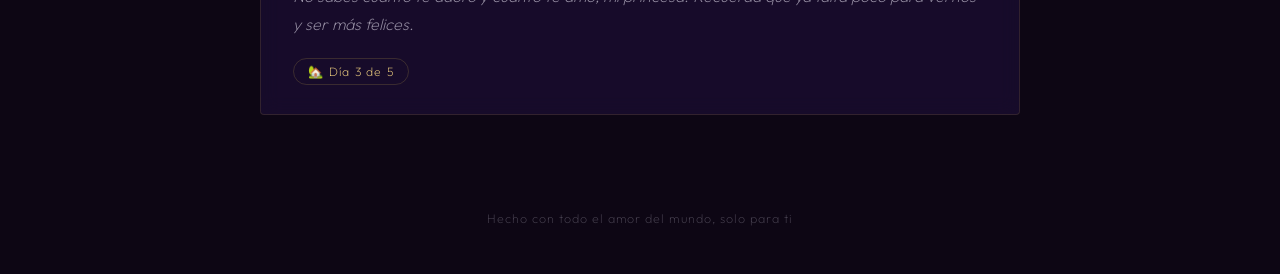
==== commit 84486cbc: "feat: agregar imagen dia 3" ====
--- a/sorpresa/diario.html
+++ b/sorpresa/diario.html
@@ -129,10 +129,7 @@
            ════════════════════════════════════ -->
       <article class="diary-entry" id="entry-2026-08-12">
 
-        <!-- Puedes agregar foto: <img src="assets/foto-dia3.jpg" class="diary-entry-img" loading="lazy" /> -->
-        <div class="diary-entry-img-placeholder" role="img" aria-label="Día 3">
-          🏡
-        </div>
+        <img src="assets/foto-dia3.png" alt="Nuestro futuro" class="diary-entry-img" loading="lazy" />
 
         <div class="diary-entry-body">
           <div class="diary-entry-date">Miércoles, 12 de agosto de 2026</div>
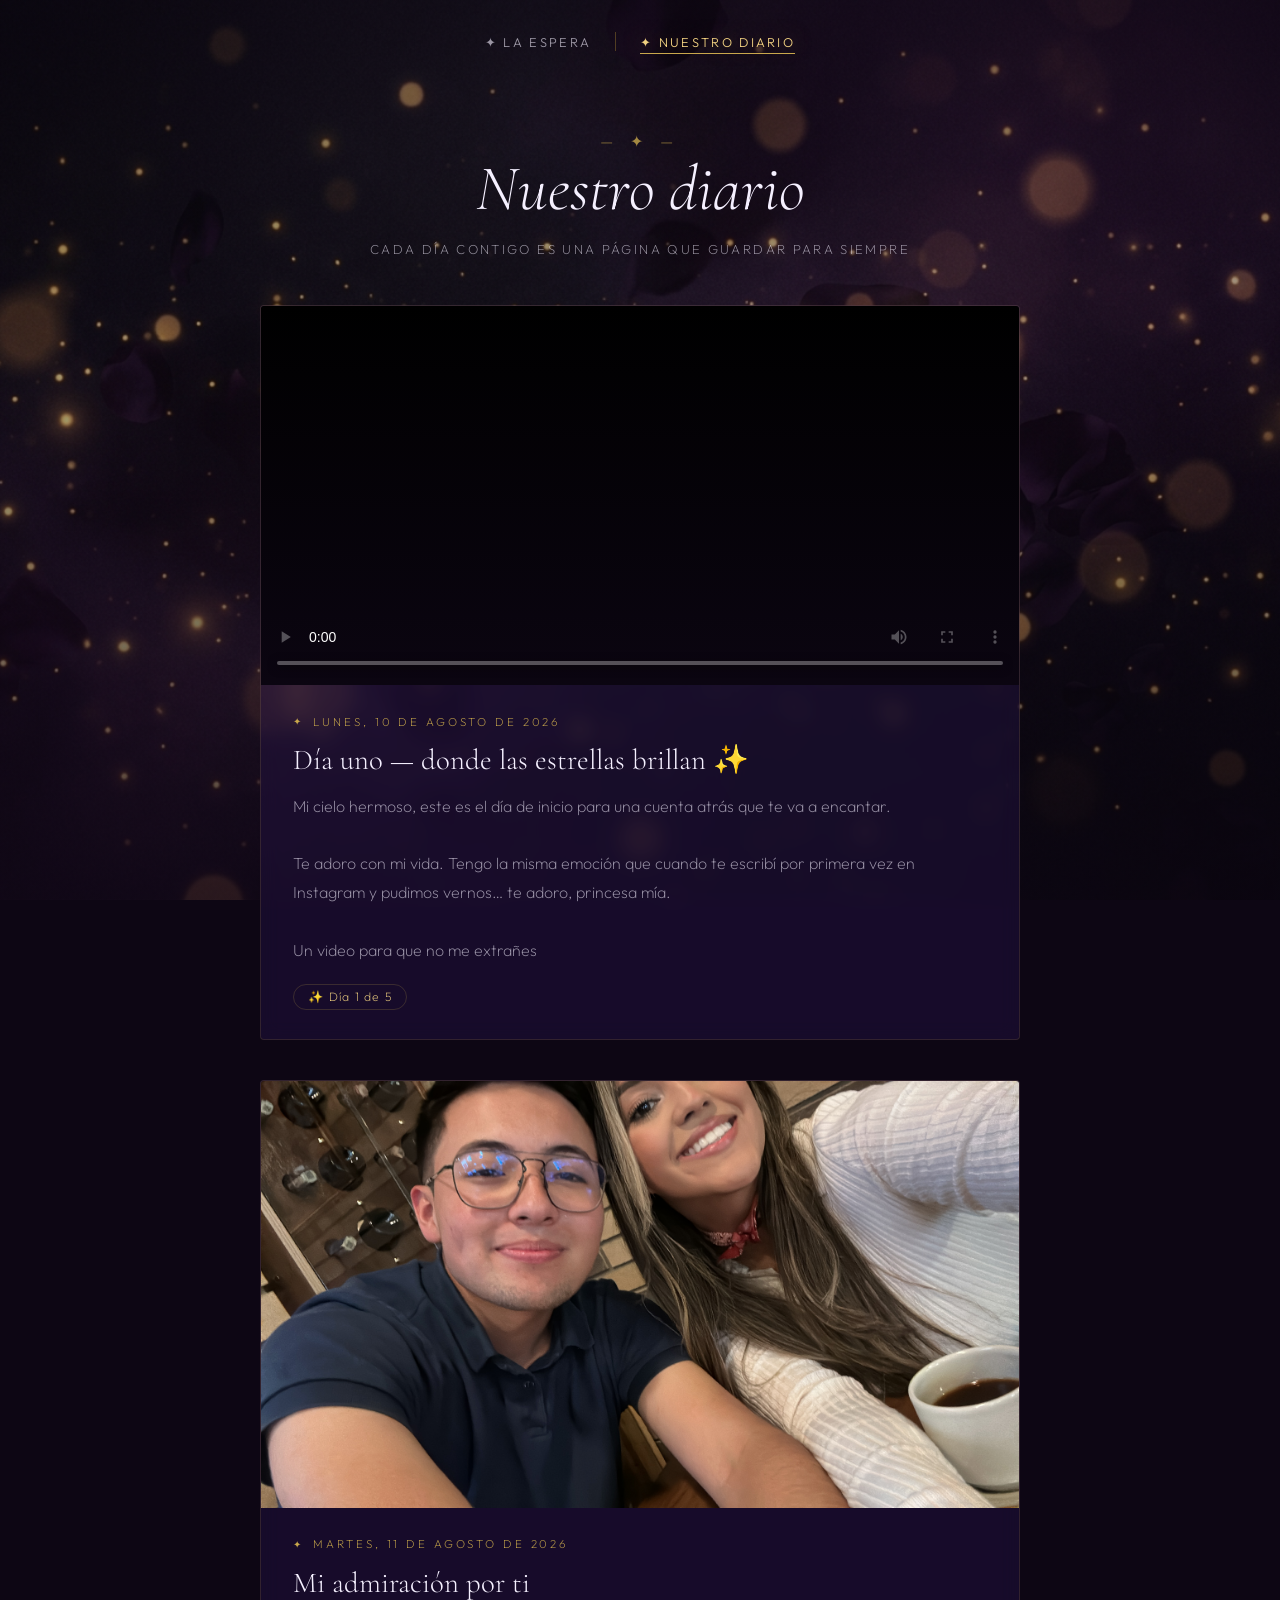
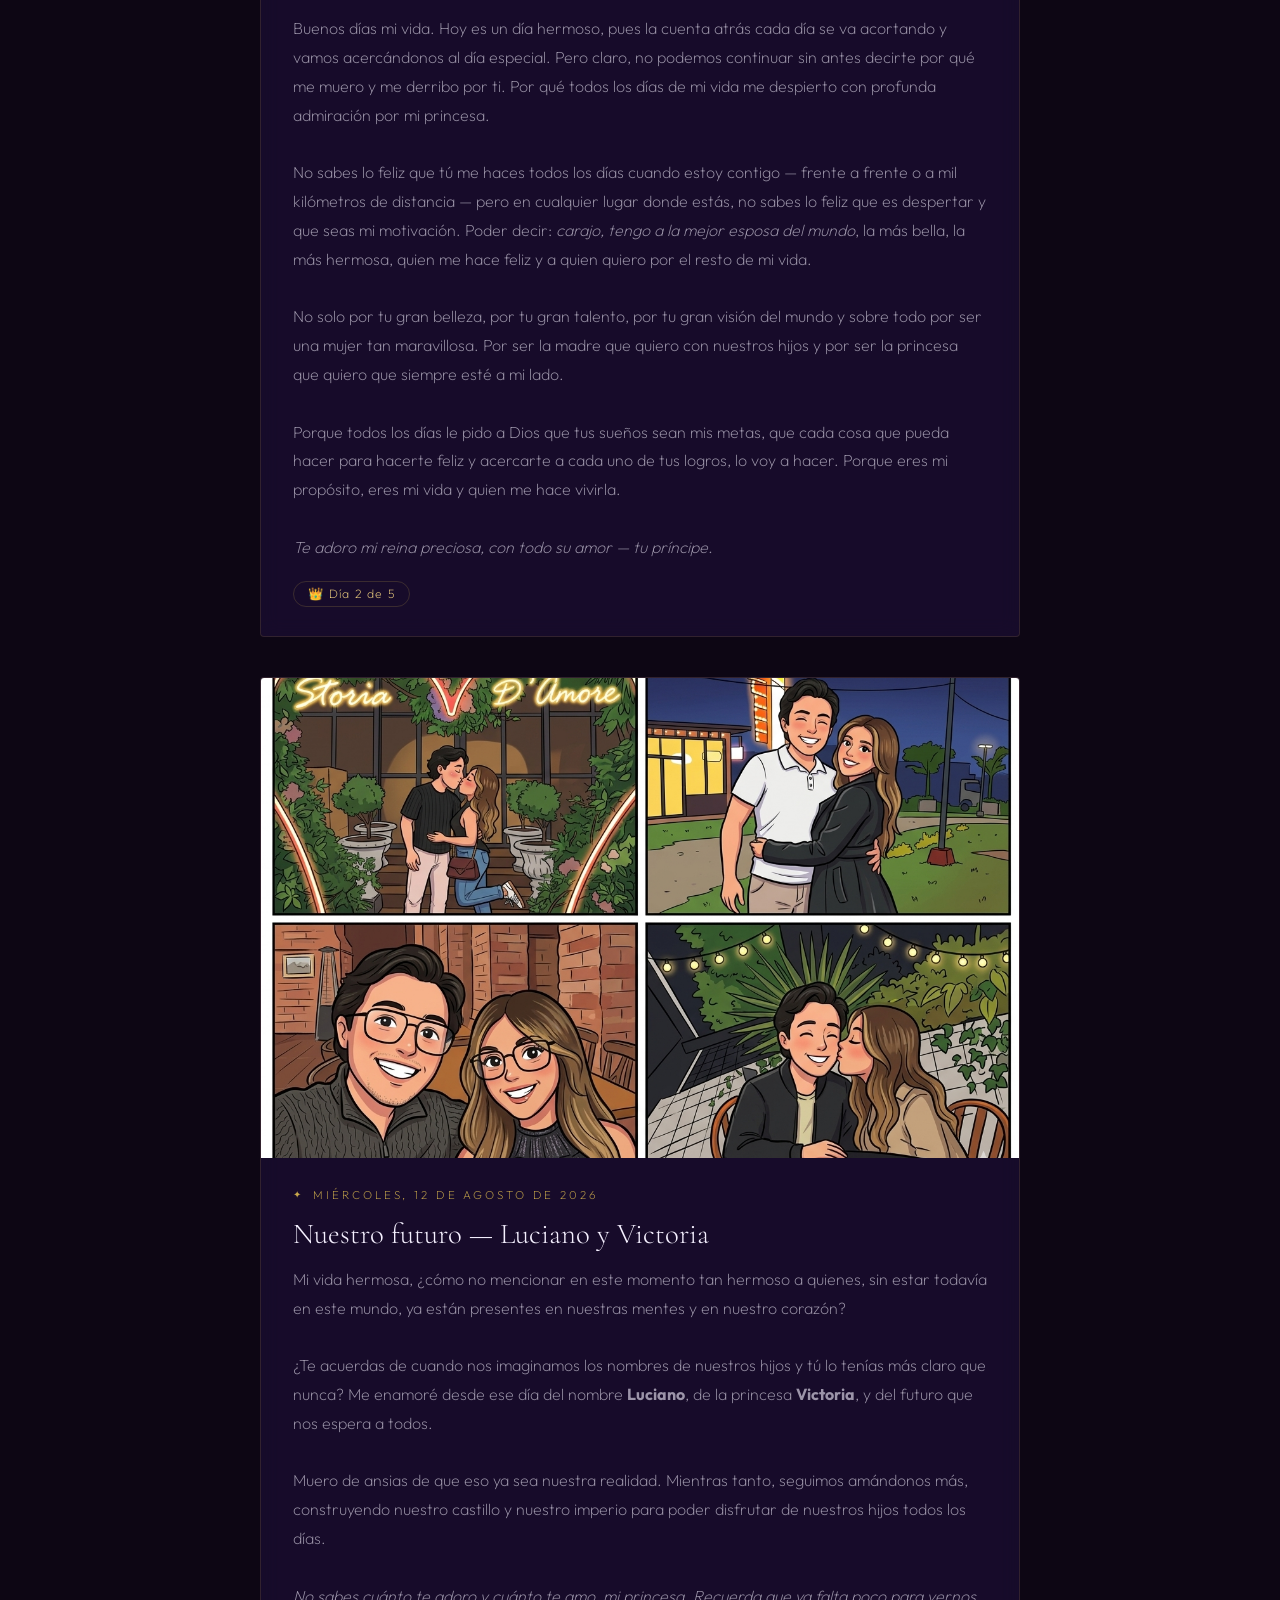
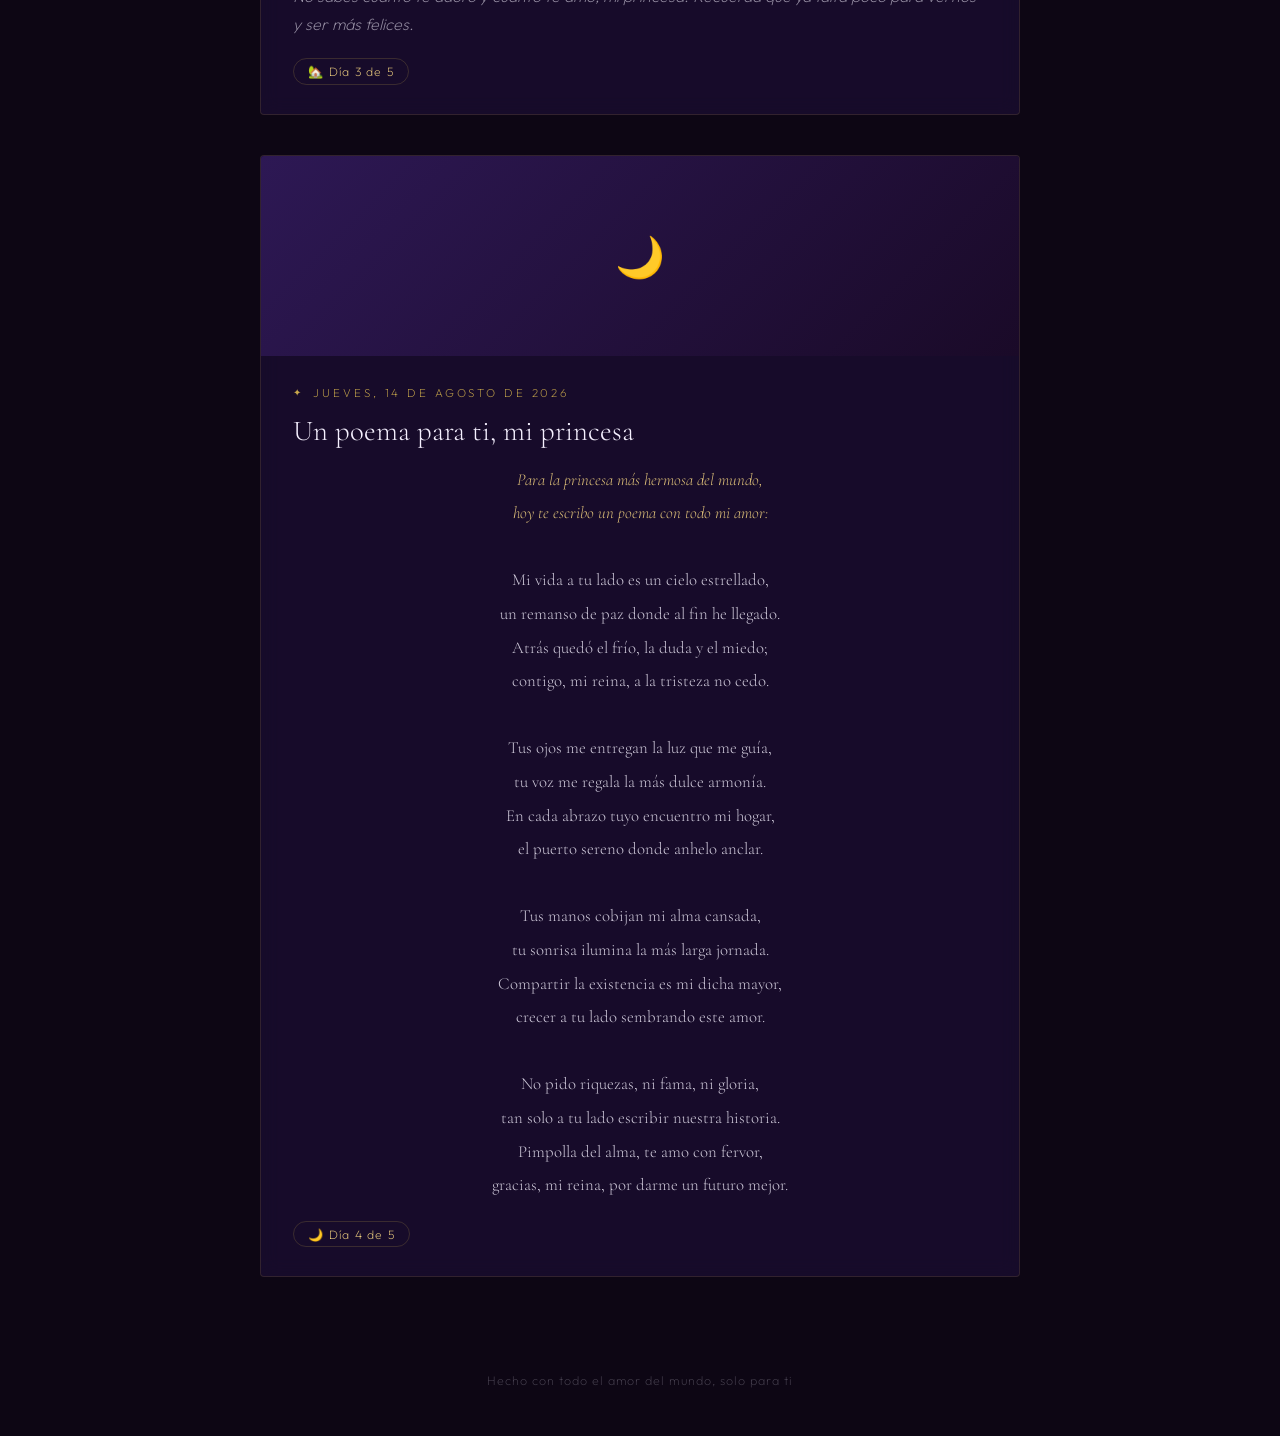
==== commit 30119d7b: "feat: dia 4 - poema de amor para la princesa" ====
--- a/sorpresa/diario.html
+++ b/sorpresa/diario.html
@@ -162,21 +162,50 @@
 
 
       <!-- ════════════════════════════════════
-           ENTRADA 4 — Jueves 13 de agosto
-           ════════════════════════════════════ -->
-      <!--
+           ENTRADA 4 — Jueves 14 de agosto
+           ════════════════════════════════════ -->
       <article class="diary-entry" id="entry-2026-08-13">
-        <img src="assets/foto-13ago.jpg" alt="Jueves 13 de agosto" class="diary-entry-img" loading="lazy" />
-        <div class="diary-entry-body">
-          <div class="diary-entry-date">Jueves, 13 de agosto de 2026</div>
-          <h2 class="diary-entry-title">Mañana es el día...</h2>
-          <p class="diary-entry-text">
-            ✏️  Tu mensaje aquí...
-          </p>
-          <span class="diary-entry-tag">✨ Mañana lo es todo</span>
-        </div>
-      </article>
-      -->
+
+        <!-- Puedes agregar foto: <img src="assets/foto-dia4.jpg" class="diary-entry-img" loading="lazy" /> -->
+        <div class="diary-entry-img-placeholder" role="img" aria-label="Día 4">
+          🌙
+        </div>
+
+        <div class="diary-entry-body">
+          <div class="diary-entry-date">Jueves, 14 de agosto de 2026</div>
+
+          <h2 class="diary-entry-title">Un poema para ti, mi princesa</h2>
+
+          <p class="diary-entry-text diary-entry-poem">
+            <em>Para la princesa más hermosa del mundo,<br/>
+            hoy te escribo un poema con todo mi amor:</em><br/><br/>
+
+            Mi vida a tu lado es un cielo estrellado,<br/>
+            un remanso de paz donde al fin he llegado.<br/>
+            Atrás quedó el frío, la duda y el miedo;<br/>
+            contigo, mi reina, a la tristeza no cedo.<br/><br/>
+
+            Tus ojos me entregan la luz que me guía,<br/>
+            tu voz me regala la más dulce armonía.<br/>
+            En cada abrazo tuyo encuentro mi hogar,<br/>
+            el puerto sereno donde anhelo anclar.<br/><br/>
+
+            Tus manos cobijan mi alma cansada,<br/>
+            tu sonrisa ilumina la más larga jornada.<br/>
+            Compartir la existencia es mi dicha mayor,<br/>
+            crecer a tu lado sembrando este amor.<br/><br/>
+
+            No pido riquezas, ni fama, ni gloria,<br/>
+            tan solo a tu lado escribir nuestra historia.<br/>
+            Pimpolla del alma, te amo con fervor,<br/>
+            gracias, mi reina, por darme un futuro mejor.
+          </p>
+
+          <span class="diary-entry-tag">🌙 Día 4 de 5</span>
+        </div>
+      </article>
+
+
 
 
       <!-- ════════════════════════════════════
@@ -206,5 +235,6 @@
 
   <script src="particles.js"></script>
   <script src="modal-cupon.js"></script>
+  <script src="modal-invitacion.js"></script>
 </body>
 </html>
--- a/sorpresa/styles.css
+++ b/sorpresa/styles.css
@@ -469,6 +469,22 @@
   font-weight: 200;
 }
 
+/* Variante poema — centrado y con más respiro */
+.diary-entry-poem {
+  text-align: center;
+  font-family: var(--font-serif);
+  font-size: 1.05rem;
+  font-style: normal;
+  line-height: 2;
+  color: rgba(245, 240, 255, 0.82);
+}
+
+.diary-entry-poem em {
+  color: var(--gold-light);
+  opacity: 0.9;
+}
+
+
 /* Galería de fotos en entrada */
 .diary-entry-gallery {
   display: grid;
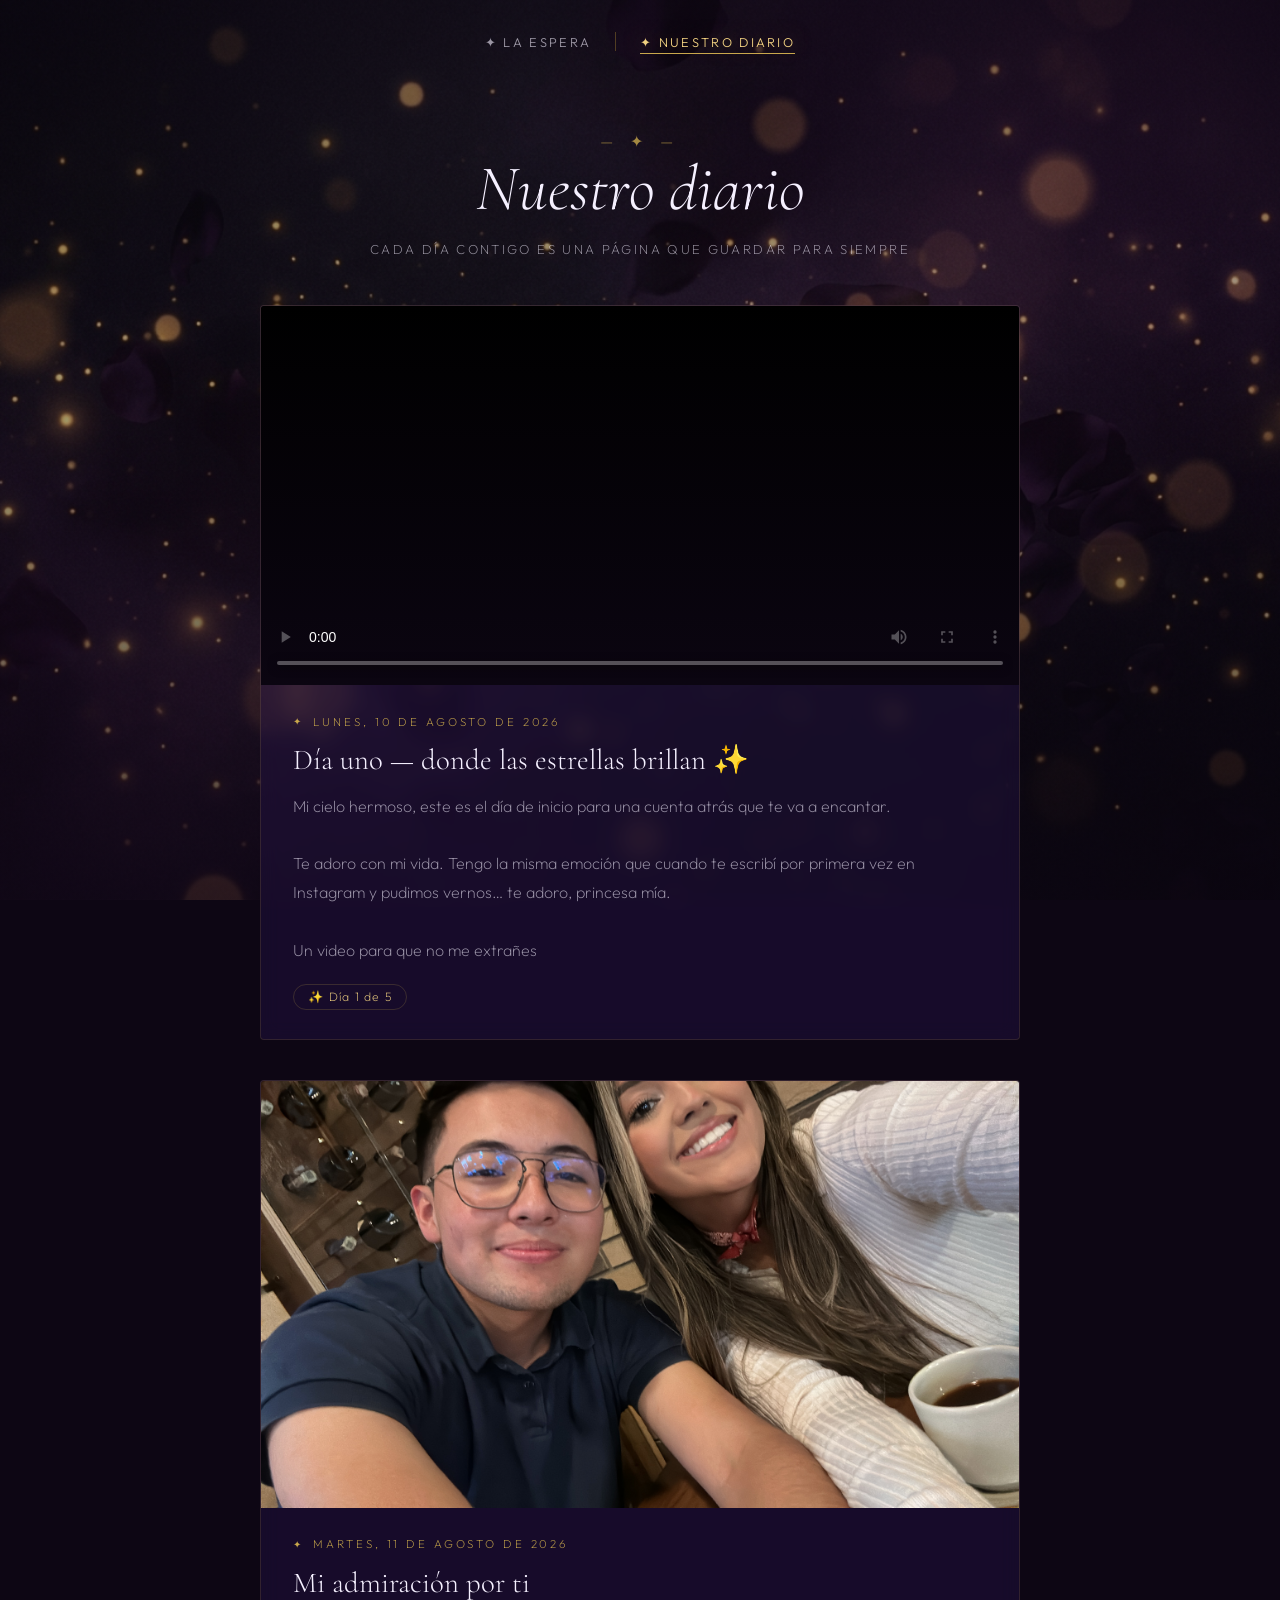
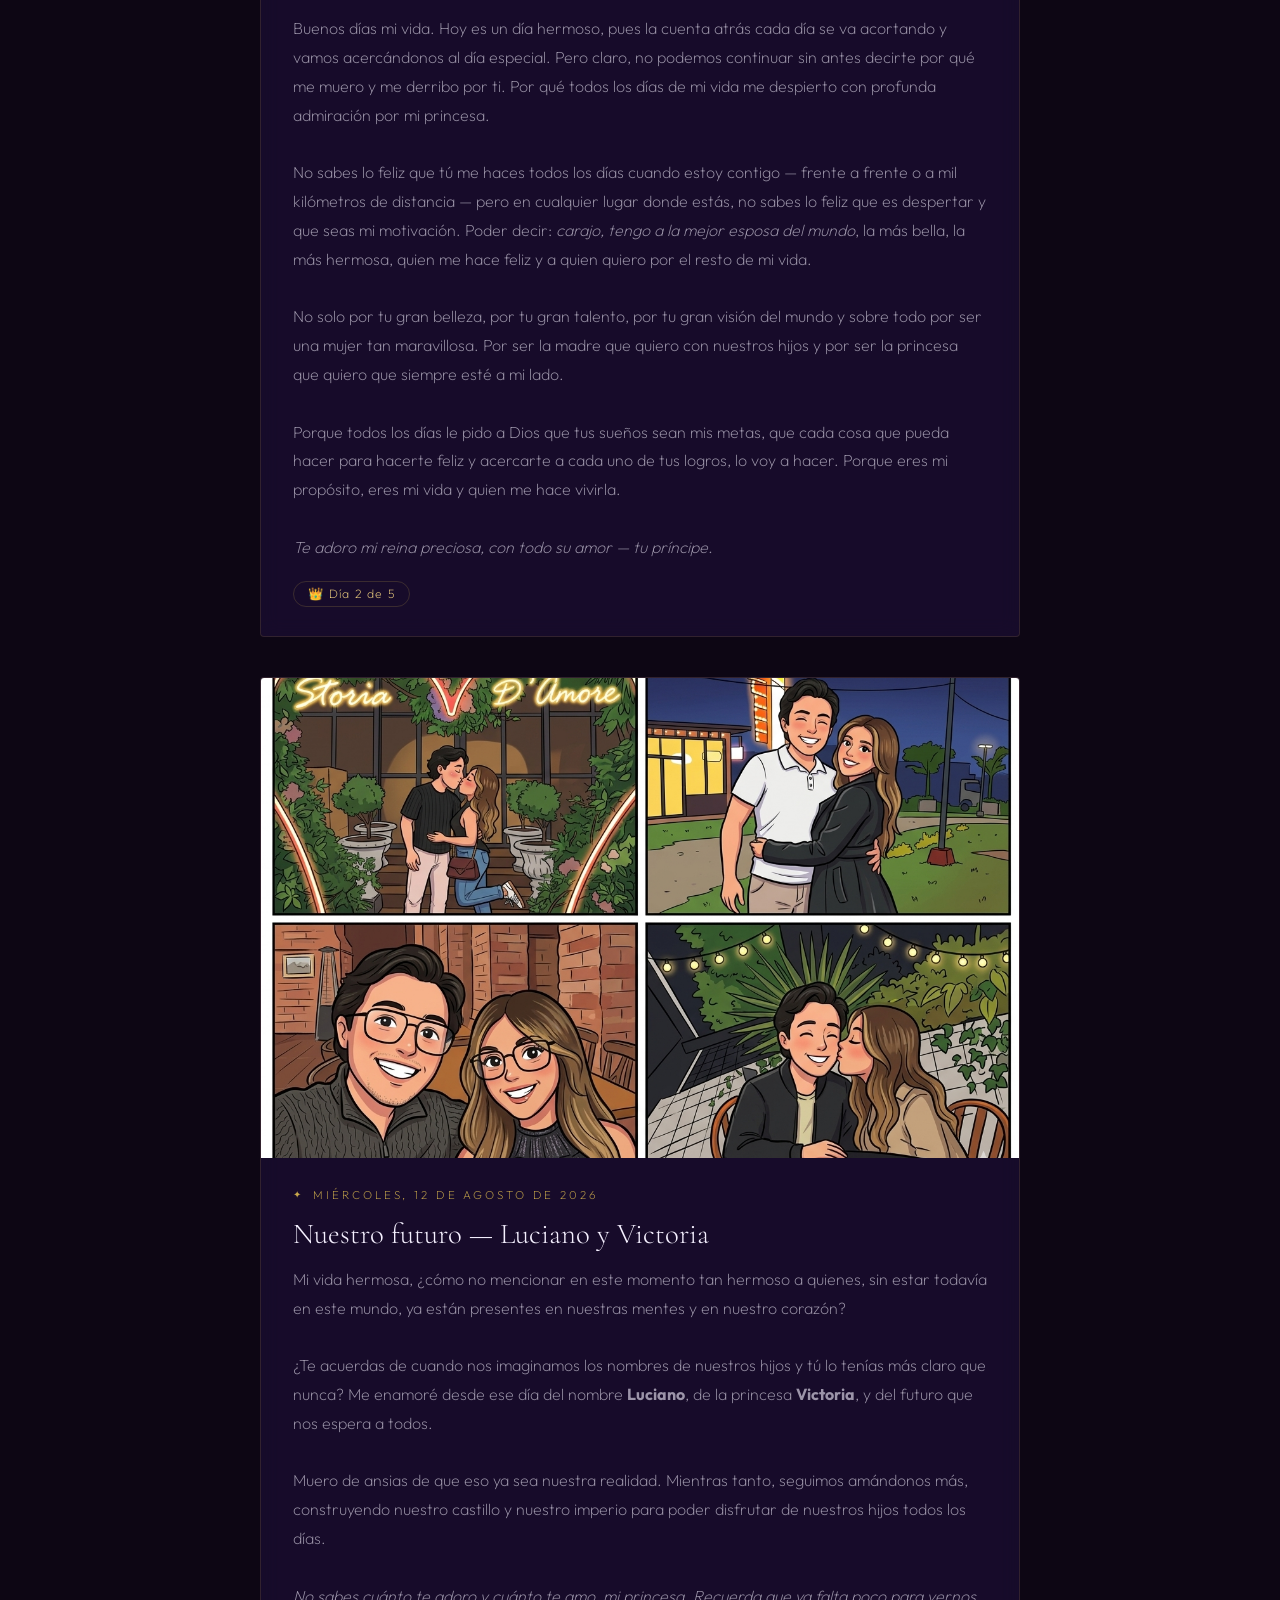
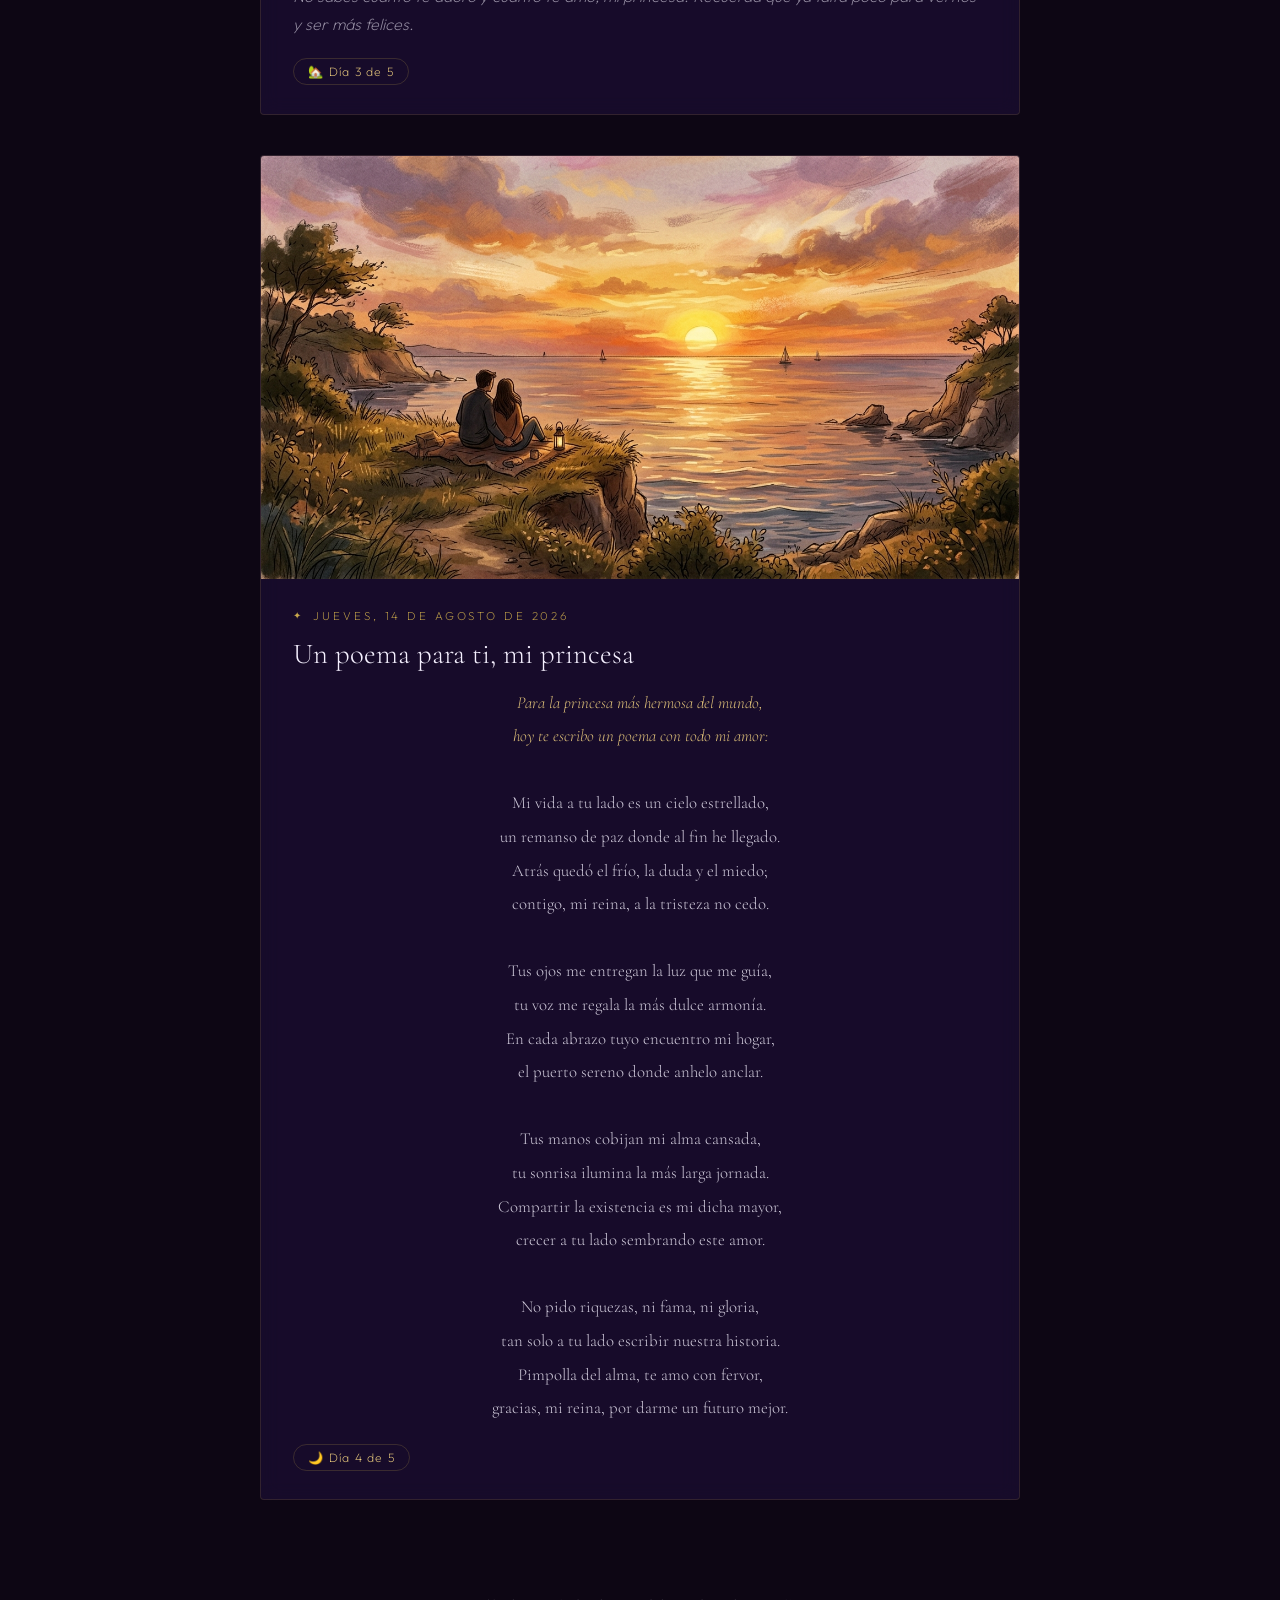
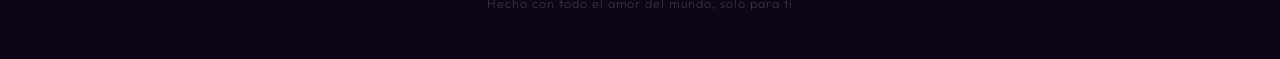
==== commit c8f6e23a: "feat: agregar ilustración de atardecer para el día 4" ====
--- a/sorpresa/diario.html
+++ b/sorpresa/diario.html
@@ -166,10 +166,8 @@
            ════════════════════════════════════ -->
       <article class="diary-entry" id="entry-2026-08-13">
 
-        <!-- Puedes agregar foto: <img src="assets/foto-dia4.jpg" class="diary-entry-img" loading="lazy" /> -->
-        <div class="diary-entry-img-placeholder" role="img" aria-label="Día 4">
-          🌙
-        </div>
+        <img src="assets/foto-dia4.jpg" alt="Atardecer hermoso" class="diary-entry-img" loading="lazy" />
+
 
         <div class="diary-entry-body">
           <div class="diary-entry-date">Jueves, 14 de agosto de 2026</div>
